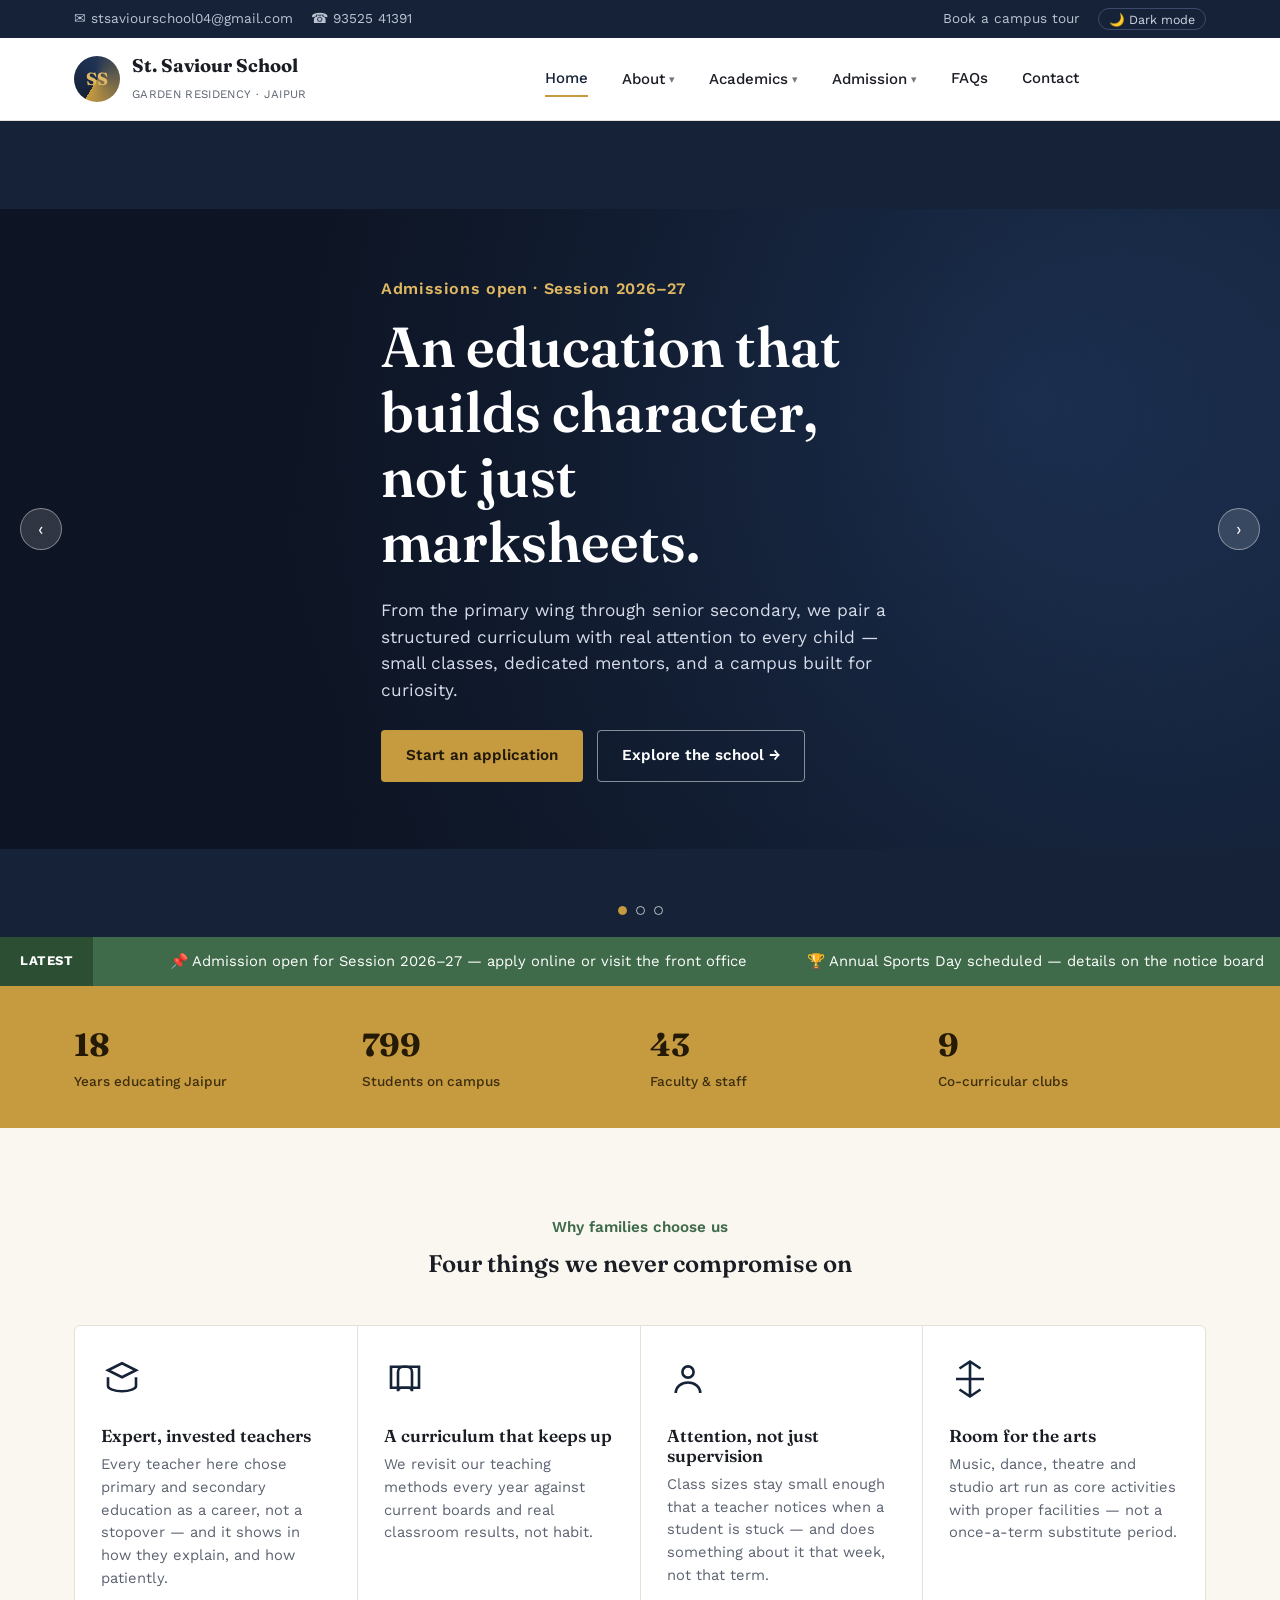
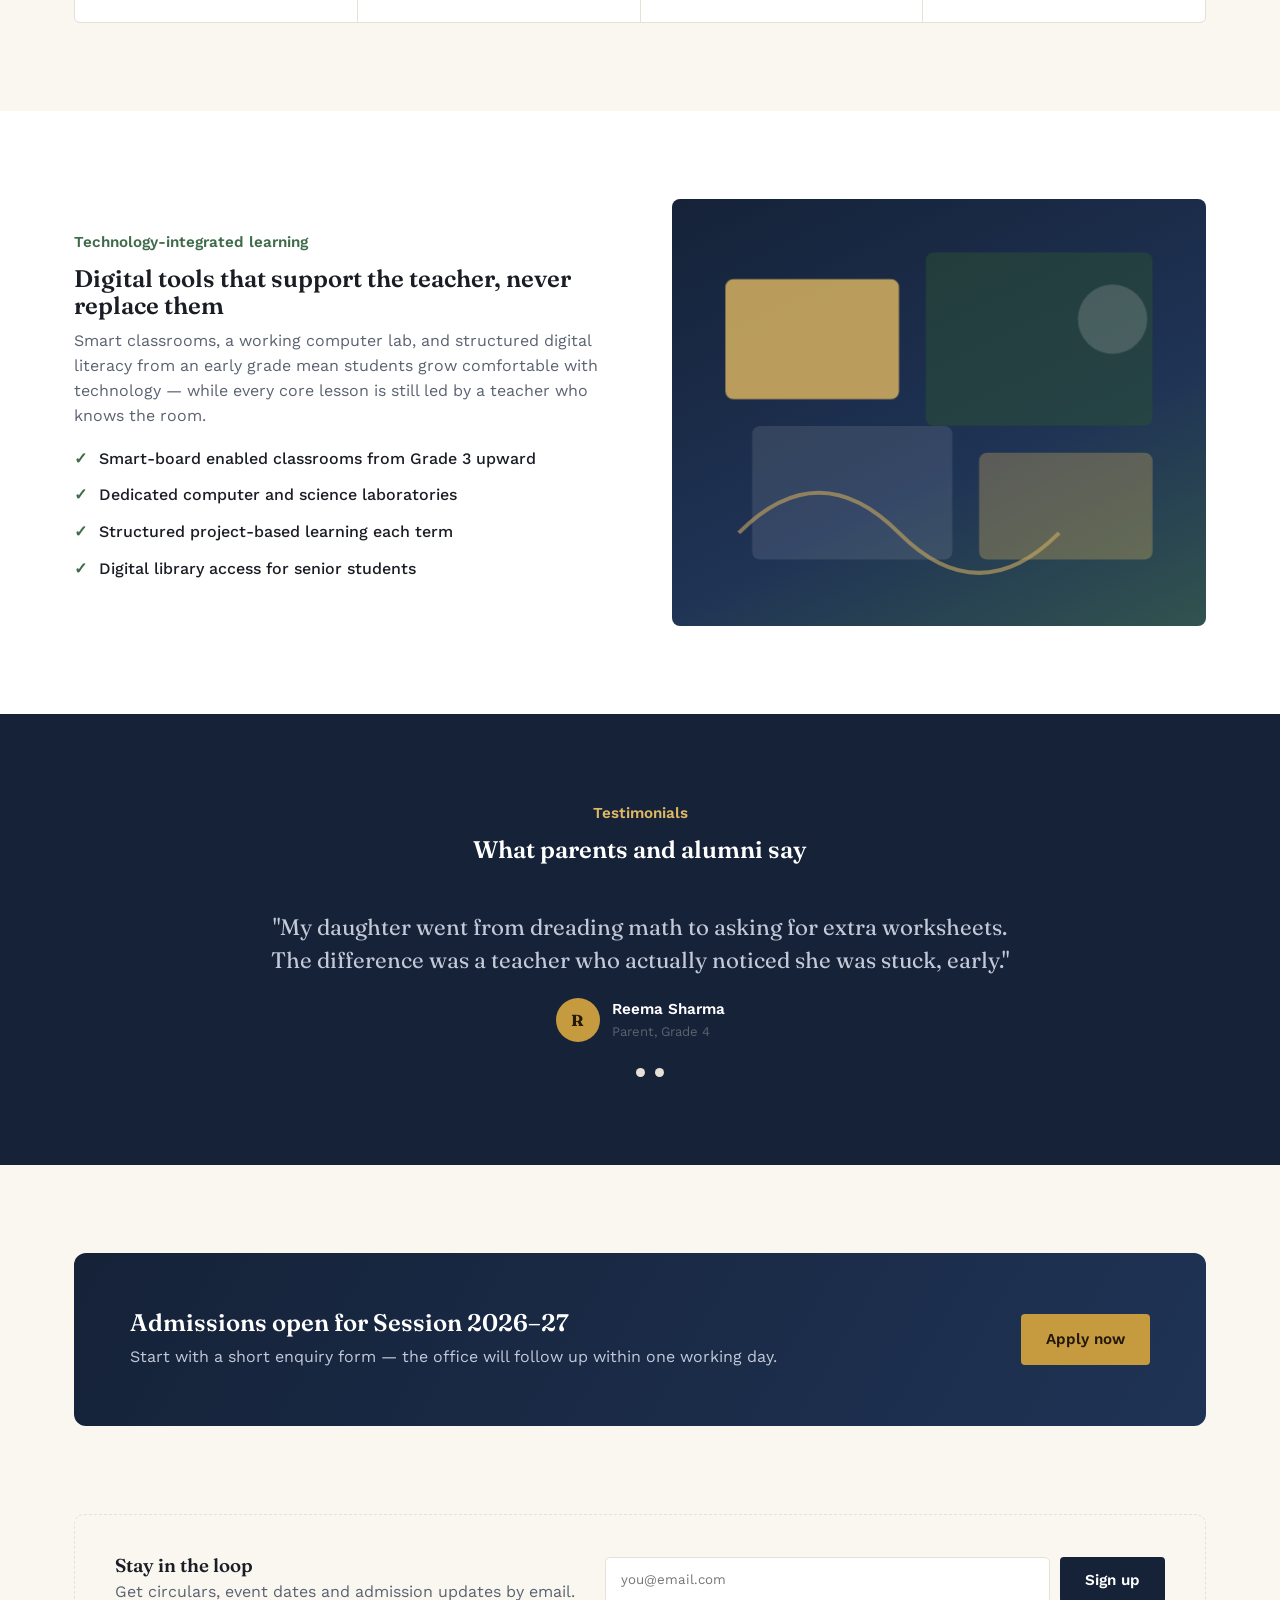
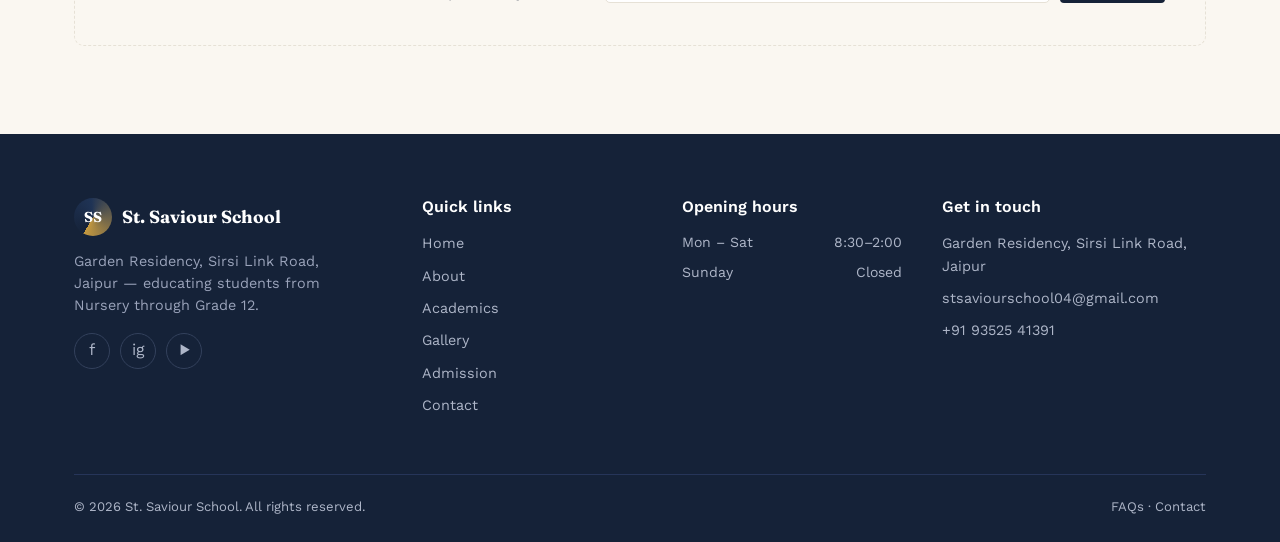
==== index.html @ aca204cc "Initial commit for Vercel deployment" ====
<!DOCTYPE html>
<html lang="en">
<head>
<meta charset="UTF-8">
<meta name="viewport" content="width=device-width, initial-scale=1, shrink-to-fit=no">
<title>St. Saviour School — Jaipur</title>
<meta name="description" content="St. Saviour School, Garden Residency, Jaipur — Nursery to Grade 12. Admissions open for Session 2026–27.">
<link rel="preconnect" href="https://fonts.googleapis.com">
<link rel="preconnect" href="https://fonts.gstatic.com" crossorigin>
<link href="https://fonts.googleapis.com/css2?family=Fraunces:opsz,wght@9..144,400;9..144,500;9..144,600;9..144,700&family=Work+Sans:wght@400;500;600;700&display=swap" rel="stylesheet">
<link rel="stylesheet" href="styles.css">
</head>
<body>

<div class="topbar">
  <div class="wrap">
    <div class="topbar-links">
      <a href="contact.html">✉ stsaviourschool04@gmail.com</a>
      <a href="tel:9352541391">☎ 93525 41391</a>
    </div>
    <div class="topbar-links">
      <a href="#" data-open-modal="tour">Book a campus tour</a>
      <button class="theme-toggle" id="themeToggle" type="button" aria-pressed="false">🌙 Dark mode</button>
    </div>
  </div>
</div>

<header class="site">
  <div class="wrap nav-row">
    <a href="index.html" class="brand">
      <span class="crest">SS</span>
      <span class="brand-text">
        <span class="name">St. Saviour School</span>
        <span class="tag">GARDEN RESIDENCY · JAIPUR</span>
      </span>
    </a>
    <nav class="primary" id="primaryNav">
      <a href="index.html" class="active">Home</a>
      <div class="nav-dropdown">
        <button class="dd-trigger">About <span class="dd-arrow">▾</span></button>
        <div class="dropdown-menu">
          <a href="about.html">Overview</a>
          <a href="facility.html">Facility</a>
          <a href="gallery.html">Gallery</a>
        </div>
      </div>
      <div class="nav-dropdown">
        <button class="dd-trigger">Academics <span class="dd-arrow">▾</span></button>
        <div class="dropdown-menu">
          <a href="academics.html">Overview</a>
          <a href="faculty.html">Faculty</a>
          <a href="beyond-academics.html">Beyond Academics</a>
        </div>
      </div>
      <div class="nav-dropdown">
        <button class="dd-trigger">Admission <span class="dd-arrow">▾</span></button>
        <div class="dropdown-menu">
          <a href="admission.html">Overview</a>
          <a href="results.html">Results</a>
        </div>
      </div>
      <a href="faq.html">FAQs</a>
      <a href="contact.html">Contact</a>
      <a href="admission.html" class="nav-cta">Apply Now</a>
    </nav>
    <button class="hamburger" id="hamburger" aria-label="Toggle menu" aria-expanded="false">
      <span></span><span></span><span></span>
    </button>
  </div>
</header>

<!-- HERO -->
<section class="hero" id="home">
  <div class="hero-slides" id="heroSlides">
    <div class="hero-slide s1 active">
      <div class="wrap">
        <span class="hero-eyebrow">Admissions open · Session 2026–27</span>
        <h1>An education that builds character, not just marksheets.</h1>
        <p>From the primary wing through senior secondary, we pair a structured curriculum with real attention to every child — small classes, dedicated mentors, and a campus built for curiosity.</p>
        <div class="hero-actions">
          <a href="admission.html" class="btn btn-gold">Start an application</a>
          <a href="about.html" class="btn btn-outline">Explore the school →</a>
        </div>
      </div>
    </div>
    <div class="hero-slide s2">
      <div class="wrap">
        <span class="hero-eyebrow">Performing arts &amp; sport</span>
        <h1>Beyond the classroom, every child finds a stage.</h1>
        <p>Music, art, theatre and a full sports calendar sit alongside academics — not after it — so talents outside the syllabus get room to grow.</p>
        <div class="hero-actions">
          <a href="gallery.html" class="btn btn-gold">See recent events</a>
          <a href="beyond-academics.html" class="btn btn-outline">Beyond Academics</a>
        </div>
      </div>
    </div>
    <div class="hero-slide s3">
      <div class="wrap">
        <span class="hero-eyebrow">Technology-integrated learning</span>
        <h1>Modern classrooms, timeless teaching.</h1>
        <p>Smart boards and digital labs support our teachers — they don't replace them. Every lesson is still built around a student a teacher knows by name.</p>
        <div class="hero-actions">
          <a href="contact.html" class="btn btn-gold">Plan a visit</a>
          <a href="faq.html" class="btn btn-outline">Common questions</a>
        </div>
      </div>
    </div>
  </div>
  <button class="hero-arrow prev" id="heroPrev" aria-label="Previous slide">‹</button>
  <button class="hero-arrow next" id="heroNext" aria-label="Next slide">›</button>
  <div class="hero-dots" id="heroDots"></div>
</section>

<!-- TICKER -->
<div class="ticker-bar">
  <span class="tag">LATEST</span>
  <div class="ticker-track" id="tickerTrack">
    <span>📌 Admission open for Session 2026–27 — apply online or visit the front office</span>
    <span>🏆 Annual Sports Day scheduled — details on the notice board</span>
    <span>🎨 Inter-house Art &amp; Craft Workshop this month</span>
    <span>🩺 Free student health check-up camp — permission slips due Friday</span>
    <span>📌 Admission open for Session 2026–27 — apply online or visit the front office</span>
    <span>🏆 Annual Sports Day scheduled — details on the notice board</span>
    <span>🎨 Inter-house Art &amp; Craft Workshop this month</span>
    <span>🩺 Free student health check-up camp — permission slips due Friday</span>
  </div>
</div>

<!-- STATS -->
<div class="stats">
  <div class="wrap">
    <div class="stat"><b data-count="28">0</b><span>Years educating Jaipur</span></div>
    <div class="stat"><b data-count="1200">0</b><span>Students on campus</span></div>
    <div class="stat"><b data-count="65">0</b><span>Faculty &amp; staff</span></div>
    <div class="stat"><b data-count="14">0</b><span>Co-curricular clubs</span></div>
  </div>
</div>

<!-- FEATURES -->
<section id="about">
  <div class="wrap">
    <div class="section-head center">
      <span class="eyebrow">Why families choose us</span>
      <h2>Four things we never compromise on</h2>
    </div>
    <div class="features-grid">
      <div class="feature-card">
        <svg class="feature-icon" viewBox="0 0 24 24" fill="none" stroke="currentColor" stroke-width="1.5"><path d="M12 3l8 4-8 4-8-4 8-4z"/><path d="M4 11v5c0 1.5 3.5 3 8 3s8-1.5 8-3v-5"/></svg>
        <h3>Expert, invested teachers</h3>
        <p>Every teacher here chose primary and secondary education as a career, not a stopover — and it shows in how they explain, and how patiently.</p>
      </div>
      <div class="feature-card">
        <svg class="feature-icon" viewBox="0 0 24 24" fill="none" stroke="currentColor" stroke-width="1.5"><path d="M4 5h9a3 3 0 013 3v11a2 2 0 00-2-2H4z"/><path d="M20 5h-9a3 3 0 00-3 3v11a2 2 0 012-2h10z"/></svg>
        <h3>A curriculum that keeps up</h3>
        <p>We revisit our teaching methods every year against current boards and real classroom results, not habit.</p>
      </div>
      <div class="feature-card">
        <svg class="feature-icon" viewBox="0 0 24 24" fill="none" stroke="currentColor" stroke-width="1.5"><circle cx="12" cy="8" r="3.2"/><path d="M5 20c0-3.5 3.1-6 7-6s7 2.5 7 6"/></svg>
        <h3>Attention, not just supervision</h3>
        <p>Class sizes stay small enough that a teacher notices when a student is stuck — and does something about it that week, not that term.</p>
      </div>
      <div class="feature-card">
        <svg class="feature-icon" viewBox="0 0 24 24" fill="none" stroke="currentColor" stroke-width="1.5"><path d="M12 2v20M6 6l6-4 6 4M4 12h16M6 18l6 4 6-4"/></svg>
        <h3>Room for the arts</h3>
        <p>Music, dance, theatre and studio art run as core activities with proper facilities — not a once-a-term substitute period.</p>
      </div>
    </div>
  </div>
</section>

<!-- TECHNOLOGY SPLIT -->
<section style="background:var(--paper);">
  <div class="wrap split">
    <div>
      <span class="eyebrow">Technology-integrated learning</span>
      <h2>Digital tools that support the teacher, never replace them</h2>
      <p>Smart classrooms, a working computer lab, and structured digital literacy from an early grade mean students grow comfortable with technology — while every core lesson is still led by a teacher who knows the room.</p>
      <ul class="check-list">
        <li>Smart-board enabled classrooms from Grade 3 upward</li>
        <li>Dedicated computer and science laboratories</li>
        <li>Structured project-based learning each term</li>
        <li>Digital library access for senior students</li>
      </ul>
    </div>
    <div class="illus" aria-hidden="true">
      <svg viewBox="0 0 400 320" preserveAspectRatio="xMidYMid slice">
        <rect width="400" height="320" fill="none"/>
        <g opacity="0.9">
          <rect x="40" y="60" width="130" height="90" rx="6" fill="#e0b862" opacity="0.9"/>
          <rect x="190" y="40" width="170" height="130" rx="6" fill="#2f5233" opacity="0.55"/>
          <rect x="60" y="170" width="150" height="100" rx="6" fill="#ffffff" opacity="0.12"/>
          <rect x="230" y="190" width="130" height="80" rx="6" fill="#e0b862" opacity="0.35"/>
          <circle cx="330" cy="90" r="26" fill="#ffffff" opacity="0.18"/>
          <path d="M50 250 q60 -60 120 0 t120 0" stroke="#e0b862" stroke-width="3" fill="none" opacity="0.6"/>
        </g>
      </svg>
    </div>
  </div>
</section>

<!-- TESTIMONIALS -->
<section class="dark">
  <div class="wrap">
    <div class="section-head center">
      <span class="eyebrow">Testimonials</span>
      <h2>What parents and alumni say</h2>
    </div>
    <div class="testi-wrap">
      <div class="testi-slide active">
        <p class="testi-quote">"My daughter went from dreading math to asking for extra worksheets. The difference was a teacher who actually noticed she was stuck, early."</p>
        <div class="testi-person"><div class="testi-avatar">R</div><div style="text-align:left;"><div class="testi-name">Reema Sharma</div><div class="testi-role">Parent, Grade 4</div></div></div>
      </div>
      <div class="testi-slide">
        <p class="testi-quote">"Small class sizes aren't a brochure line here — I could always get five real minutes with my son's teacher, not just a form letter."</p>
        <div class="testi-person"><div class="testi-avatar">A</div><div style="text-align:left;"><div class="testi-name">Anil Verma</div><div class="testi-role">Parent, Grade 9</div></div></div>
      </div>
      <div class="testi-slide">
        <p class="testi-quote">"I still think about the art studio here. It's rare for a school this academically focused to also take the arts seriously."</p>
        <div class="testi-person"><div class="testi-avatar">P</div><div style="text-align:left;"><div class="testi-name">Priya Nair</div><div class="testi-role">Alumna, Class of 2019</div></div></div>
      </div>
    </div>
    <div class="testi-nav" id="testiNav"></div>
  </div>
</section>

<!-- ADMISSION CTA -->
<section>
  <div class="wrap">
    <div class="cta-band">
      <div>
        <h2>Admissions open for Session 2026–27</h2>
        <p>Start with a short enquiry form — the office will follow up within one working day.</p>
      </div>
      <a href="admission.html" class="btn btn-gold">Apply now</a>
    </div>
  </div>
</section>

<!-- NEWSLETTER -->
<section style="padding-top:0;">
  <div class="wrap">
    <div class="newsletter">
      <div>
        <h3 style="margin-bottom:4px;">Stay in the loop</h3>
        <p style="margin:0;">Get circulars, event dates and admission updates by email.</p>
      </div>
      <form id="newsletterForm" novalidate>
        <input type="email" id="newsletterEmail" placeholder="you@email.com" aria-label="Email address" required>
        <button class="btn btn-navy" type="submit">Sign up</button>
      </form>
    </div>
    <p id="newsletterMsg" class="form-msg" style="max-width:760px;margin-top:14px;"></p>
  </div>
</section>

<footer>
  <div class="wrap">
    <div class="footer-grid">
      <div>
        <div class="foot-brand"><span class="crest" style="width:38px;height:38px;font-size:.9rem;">SS</span><span>St. Saviour School</span></div>
        <p style="color:#9aa3ba;font-size:.9rem;max-width:32ch;">Garden Residency, Sirsi Link Road, Jaipur — educating students from Nursery through Grade 12.</p>
        <div class="social-row">
          <a href="#" aria-label="Facebook">f</a>
          <a href="#" aria-label="Instagram">ig</a>
          <a href="#" aria-label="YouTube">▶</a>
        </div>
      </div>
      <div>
        <h4>Quick links</h4>
        <ul>
          <li><a href="index.html">Home</a></li>
          <li><a href="about.html">About</a></li>
          <li><a href="academics.html">Academics</a></li>
          <li><a href="gallery.html">Gallery</a></li>
          <li><a href="admission.html">Admission</a></li>
          <li><a href="contact.html">Contact</a></li>
        </ul>
      </div>
      <div>
        <h4>Opening hours</h4>
        <div class="hours-row"><span>Mon – Sat</span><span>8:30–2:00</span></div>
        <div class="hours-row"><span>Sunday</span><span>Closed</span></div>
      </div>
      <div>
        <h4>Get in touch</h4>
        <ul>
          <li>Garden Residency, Sirsi Link Road, Jaipur</li>
          <li><a href="mailto:stsaviourschool04@gmail.com">stsaviourschool04@gmail.com</a></li>
          <li><a href="tel:9352541391">+91 93525 41391</a></li>
        </ul>
      </div>
    </div>
    <div class="bottom-bar">
      <span>© 2026 St. Saviour School. All rights reserved.</span>
      <span><a href="faq.html">FAQs</a> · <a href="contact.html">Contact</a></span>
    </div>
  </div>
</footer>

<button class="back-top" id="backTop" aria-label="Back to top">↑</button>

<!-- Admission modal -->
<div class="modal-overlay" id="modal-admission">
  <div class="modal">
    <button class="modal-close" data-close-modal>×</button>
    <h3>Admission enquiry</h3>
    <p style="margin-bottom:20px;">Tell us a little about your child — we'll follow up within one working day.</p>
    <p class="form-msg" id="admissionMsg"></p>
    <form id="admissionForm" novalidate>
      <div class="field" data-field="pName"><label for="aName">Parent / guardian name</label><input type="text" id="aName" required><small class="err">Please enter your name.</small></div>
      <div class="field" data-field="pPhone"><label for="aPhone">Phone number</label><input type="tel" id="aPhone" required><small class="err">Please enter a 10-digit phone number.</small></div>
      <div class="field" data-field="grade"><label for="aGrade">Grade applying for</label>
        <select id="aGrade" required>
          <option value="">Select a grade</option>
          <option>Nursery</option><option>KG</option>
          <option>Grade 1–5</option><option>Grade 6–8</option><option>Grade 9–10</option><option>Grade 11–12</option>
        </select>
        <small class="err">Please select a grade.</small>
      </div>
      <button class="btn btn-navy" type="submit" style="width:100%;justify-content:center;">Submit enquiry</button>
    </form>
  </div>
</div>

<!-- Tour modal -->
<div class="modal-overlay" id="modal-tour">
  <div class="modal">
    <button class="modal-close" data-close-modal>×</button>
    <h3>Book a campus tour</h3>
    <p style="margin-bottom:20px;">Pick a date and we'll confirm a time slot by phone.</p>
    <p class="form-msg" id="tourMsg"></p>
    <form id="tourForm" novalidate>
      <div class="field" data-field="tName"><label for="tName">Your name</label><input type="text" id="tName" required><small class="err">Please enter your name.</small></div>
      <div class="field" data-field="tPhone"><label for="tPhone">Phone number</label><input type="tel" id="tPhone" required><small class="err">Please enter a 10-digit phone number.</small></div>
      <div class="field" data-field="tDate"><label for="tDate">Preferred date</label><input type="date" id="tDate" required><small class="err">Please choose a date.</small></div>
      <button class="btn btn-navy" type="submit" style="width:100%;justify-content:center;">Request a slot</button>
    </form>
  </div>
</div>

<script src="main.js"></script>
</body>
</html>
---- styles.css ----
/* ========================================
   St. Saviour School — Shared Styles
   ======================================== */

:root{
  --navy:#152238;
  --navy-2:#1f3355;
  --gold:#c69a3f;
  --gold-2:#e0b862;
  --ivory:#faf7f1;
  --paper:#ffffff;
  --ink:#1a1d24;
  --ink-soft:#5b6270;
  --line:#e6e1d6;
  --green:#3f6b4a;
  --shadow:0 10px 30px rgba(21,34,56,.10);
  --radius:6px;
  --maxw:1180px;
  --font-display:'Fraunces', Georgia, serif;
  --font-body:'Work Sans', -apple-system, sans-serif;
  color-scheme: light;
}
:root:not([data-theme="light"]){
  @media (prefers-color-scheme: dark){
    --ivory:#12161d;--paper:#181d26;--ink:#eee9dd;--ink-soft:#a8aeb9;
    --line:#2b3140;--navy:#0d1626;--navy-2:#16233c;
    --shadow:0 10px 30px rgba(0,0,0,.45);
  }
}
:root[data-theme="dark"]{
  --ivory:#12161d;--paper:#181d26;--ink:#eee9dd;--ink-soft:#a8aeb9;
  --line:#2b3140;--navy:#0d1626;--navy-2:#16233c;
  --shadow:0 10px 30px rgba(0,0,0,.45);
}

/* ---------- Reset ---------- */
*{box-sizing:border-box;}
html{scroll-behavior:smooth;}
body{
  margin:0;background:var(--ivory);color:var(--ink);
  font-family:var(--font-body);line-height:1.55;
  -webkit-font-smoothing:antialiased;overflow-x:hidden;
}
img{max-width:100%;display:block;}
a{color:inherit;}
button{font-family:var(--font-body);cursor:pointer;}
:focus-visible{outline:3px solid var(--gold);outline-offset:2px;}
::selection{background:var(--gold);color:#20180a;}
@media(prefers-reduced-motion:reduce){
  *{animation-duration:.001ms!important;animation-iteration-count:1!important;transition-duration:.001ms!important;scroll-behavior:auto!important;}
}

/* ---------- Layout ---------- */
.wrap{max-width:var(--maxw);margin:0 auto;padding:0 24px;}
h1,h2,h3,h4{font-family:var(--font-display);margin:0 0 .4em;line-height:1.15;font-weight:600;}
p{margin:0 0 1em;color:var(--ink-soft);}
section{padding:88px 0;}
.eyebrow{font-family:var(--font-body);font-weight:600;color:var(--green);font-size:.95rem;margin-bottom:10px;display:block;}
.section-head{max-width:640px;margin-bottom:48px;}
.section-head.center{margin-left:auto;margin-right:auto;text-align:center;}
table{border-collapse:collapse;width:100%;overflow-x:auto;display:block;}

/* ---------- Buttons ---------- */
.btn{
  display:inline-flex;align-items:center;gap:8px;padding:13px 24px;border-radius:4px;text-decoration:none;
  font-weight:600;font-size:.95rem;border:1px solid transparent;transition:transform .15s, background .15s;
}
.btn:hover{transform:translateY(-1px);}
.btn-gold{background:var(--gold);color:#20180a;}
.btn-gold:hover{background:var(--gold-2);}
.btn-outline{border-color:rgba(255,255,255,.5);color:#fff;background:transparent;}
.btn-outline:hover{background:rgba(255,255,255,.12);}
.btn-navy{background:var(--navy);color:#fff;}
.btn-navy:hover{background:var(--navy-2);}

/* ---------- Top utility bar ---------- */
.topbar{background:var(--navy);color:#cfd6e4;font-size:.85rem;}
.topbar .wrap{display:flex;justify-content:space-between;align-items:center;height:38px;gap:16px;flex-wrap:wrap;}
.topbar-links{display:flex;gap:18px;}
.topbar-links a{text-decoration:none;opacity:.9;}
.topbar-links a:hover{opacity:1;color:var(--gold-2);}
.theme-toggle{background:none;border:1px solid #3a4a68;color:#cfd6e4;border-radius:20px;padding:2px 10px;font-size:.78rem;}

/* ---------- Header / Nav ---------- */
header.site{
  position:sticky;top:0;z-index:50;
  background:var(--paper);border-bottom:1px solid var(--line);
}
.nav-row{display:flex;align-items:center;justify-content:space-between;height:82px;gap:24px;}
.brand{display:flex;align-items:center;gap:12px;text-decoration:none;color:var(--ink);}
.crest{
  width:46px;height:46px;border-radius:50%;
  background:conic-gradient(from 210deg, var(--navy), var(--navy-2) 40%, var(--gold) 100%);
  display:flex;align-items:center;justify-content:center;
  color:var(--gold-2);font-family:var(--font-display);font-weight:700;font-size:1.1rem;flex:none;
}
.brand-text .name{font-family:var(--font-display);font-weight:700;font-size:1.15rem;display:block;}
.brand-text .tag{font-size:.72rem;letter-spacing:.03em;color:var(--ink-soft);}

nav.primary{display:flex;align-items:center;gap:6px;}
nav.primary>a, .nav-dropdown>.dd-trigger{
  text-decoration:none;padding:10px 14px;border-radius:4px;font-weight:500;font-size:.94rem;color:var(--ink);
  position:relative;display:inline-flex;align-items:center;gap:4px;background:none;border:none;cursor:pointer;
  font-family:var(--font-body);
}
nav.primary>a.active, nav.primary>a:hover,
.nav-dropdown>.dd-trigger.active, .nav-dropdown>.dd-trigger:hover{color:var(--navy);}
nav.primary>a.active::after, .nav-dropdown>.dd-trigger.active::after{
  content:"";position:absolute;left:14px;right:14px;bottom:4px;height:2px;background:var(--gold);
}
.nav-cta{
  background:var(--navy);color:#fff!important;padding:11px 20px;border-radius:4px;text-decoration:none;
  font-weight:600;font-size:.9rem;white-space:nowrap;border:1px solid var(--navy);transition:background .15s;
}
.nav-cta:hover{background:var(--navy-2);}

/* Dropdown nav */
.nav-dropdown{position:relative;}
.dd-arrow{font-size:.7em;opacity:.6;transition:transform .2s;}
.nav-dropdown:hover .dd-arrow{transform:rotate(180deg);}
.dropdown-menu{
  position:absolute;top:100%;left:0;min-width:200px;
  background:var(--paper);border:1px solid var(--line);border-radius:6px;
  box-shadow:var(--shadow);opacity:0;visibility:hidden;
  transform:translateY(6px);transition:opacity .15s,transform .15s,visibility .15s;
  z-index:60;padding:6px 0;
}
.nav-dropdown:hover>.dropdown-menu{opacity:1;visibility:visible;transform:translateY(0);}
.dropdown-menu a{
  display:block;padding:10px 18px;text-decoration:none;font-size:.9rem;
  color:var(--ink);font-weight:500;transition:background .1s;
}
.dropdown-menu a:hover{background:var(--ivory);color:var(--navy);}
.dropdown-menu a.active{color:var(--gold);font-weight:600;}

/* Hamburger */
.hamburger{display:none;background:none;border:none;padding:8px;}
.hamburger span{display:block;width:24px;height:2px;background:var(--ink);margin:5px 0;transition:.25s;}
@media(max-width:960px){
  nav.primary{
    position:fixed;inset:82px 0 0 0;background:var(--paper);flex-direction:column;align-items:stretch;
    padding:12px 24px 24px;transform:translateX(100%);transition:transform .25s ease;overflow-y:auto;z-index:55;
  }
  nav.primary.open{transform:translateX(0);}
  nav.primary>a, .nav-dropdown>.dd-trigger{padding:14px 4px;border-bottom:1px solid var(--line);border-radius:0;width:100%;text-align:left;}
  .nav-cta{margin-top:14px;text-align:center;}
  .hamburger{display:block;}
  .dropdown-menu{
    position:static;opacity:1;visibility:visible;transform:none;
    box-shadow:none;border:none;border-radius:0;padding:0 0 0 18px;
    max-height:0;overflow:hidden;transition:max-height .25s ease;
  }
  .nav-dropdown.open>.dropdown-menu{max-height:400px;}
  .dropdown-menu a{border-bottom:1px solid var(--line);padding:12px 4px;}
}

/* ---------- Page hero (inner pages) ---------- */
.page-hero{
  background:linear-gradient(135deg, var(--navy) 0%, var(--navy-2) 60%, #1a3a28 100%);
  color:#fff;padding:72px 0 56px;position:relative;overflow:hidden;
}
.page-hero::after{
  content:"";position:absolute;inset:0;
  background:radial-gradient(circle at 80% 30%, rgba(198,154,63,.12) 0%, transparent 60%);
  pointer-events:none;
}
.page-hero .wrap{position:relative;z-index:2;}
.page-hero h1{color:#fff;font-size:clamp(1.8rem,3.5vw,2.8rem);margin-bottom:8px;}
.page-hero p{color:#c3c9d8;max-width:52ch;margin:0;}
.breadcrumb{font-size:.85rem;color:var(--gold-2);margin-bottom:12px;}
.breadcrumb a{color:var(--gold-2);text-decoration:none;}
.breadcrumb a:hover{text-decoration:underline;}

/* ---------- Hero slider ---------- */
.hero{position:relative;overflow:hidden;background:var(--navy);color:#fff;}
.hero-slides{position:relative;height:min(78vh,640px);min-height:440px;}
.hero-slide{
  position:absolute;inset:0;display:flex;align-items:center;opacity:0;transition:opacity .8s ease;
  background-size:cover;background-position:center;
}
.hero-slide.active{opacity:1;}
.hero-slide::before{content:"";position:absolute;inset:0;background:linear-gradient(100deg, rgba(13,20,35,.92) 10%, rgba(13,20,35,.55) 55%, rgba(13,20,35,.25));}
.hero-slide .wrap{position:relative;z-index:2;}
.hero-slide.s1{background-image:radial-gradient(circle at 80% 30%, #24406b, #101a2c 70%);}
.hero-slide.s2{background-image:radial-gradient(circle at 75% 70%, #3a5a3f, #101a2c 70%);}
.hero-slide.s3{background-image:radial-gradient(circle at 70% 40%, #5a4526, #101a2c 70%);}
.hero-eyebrow{color:var(--gold-2);font-weight:600;letter-spacing:.04em;margin-bottom:14px;display:inline-block;}
.hero h1{font-size:clamp(2.1rem,4.4vw,3.6rem);max-width:14ch;color:#fff;}
.hero p{max-width:46ch;color:#d7dcea;font-size:1.08rem;}
.hero-actions{display:flex;gap:14px;margin-top:26px;flex-wrap:wrap;}
.hero-dots{position:absolute;bottom:22px;left:0;right:0;display:flex;justify-content:center;gap:9px;z-index:3;}
.hero-dots button{width:9px;height:9px;border-radius:50%;border:1.5px solid rgba(255,255,255,.7);background:transparent;padding:0;}
.hero-dots button.active{background:var(--gold);border-color:var(--gold);}
.hero-arrow{
  position:absolute;top:50%;transform:translateY(-50%);z-index:3;background:rgba(255,255,255,.14);
  border:1px solid rgba(255,255,255,.4);color:#fff;width:42px;height:42px;border-radius:50%;font-size:1.1rem;
}
.hero-arrow:hover{background:rgba(255,255,255,.28);}
.hero-arrow.prev{left:20px;}.hero-arrow.next{right:20px;}
@media(max-width:640px){.hero-arrow{display:none;}}

/* ---------- Stat strip ---------- */
.stats{background:var(--gold);}
.stats .wrap{display:grid;grid-template-columns:repeat(4,1fr);gap:20px;padding:34px 24px;}
.stat b{display:block;font-family:var(--font-display);font-size:2rem;color:#241a05;}
.stat span{font-size:.85rem;color:#3d2e0f;font-weight:500;}
@media(max-width:760px){.stats .wrap{grid-template-columns:repeat(2,1fr);}}

/* ---------- Feature cards ---------- */
.features-grid{display:grid;grid-template-columns:repeat(4,1fr);gap:1px;background:var(--line);border:1px solid var(--line);border-radius:var(--radius);overflow:hidden;}
.feature-card{background:var(--paper);padding:32px 26px;}
.feature-icon{width:42px;height:42px;margin-bottom:18px;color:var(--navy);}
.feature-card h3{font-size:1.08rem;}
.feature-card p{font-size:.92rem;margin:0;}
@media(max-width:900px){.features-grid{grid-template-columns:1fr 1fr;}}
@media(max-width:560px){.features-grid{grid-template-columns:1fr;}}

/* ---------- Split layout ---------- */
.split{display:grid;grid-template-columns:1fr 1fr;gap:64px;align-items:center;}
@media(max-width:860px){.split{grid-template-columns:1fr;gap:36px;}}
.illus{
  aspect-ratio:4/3.2;border-radius:8px;
  background:linear-gradient(155deg,var(--navy) 0%, var(--navy-2) 60%, var(--green) 130%);
  position:relative;overflow:hidden;
}
.illus svg{position:absolute;inset:0;width:100%;height:100%;}
.check-list{list-style:none;padding:0;margin:18px 0 0;}
.check-list li{display:flex;gap:12px;margin-bottom:12px;color:var(--ink);font-weight:500;}
.check-list li::before{content:"✓";color:var(--green);font-weight:700;}

/* ---------- Academic wings tabs ---------- */
.tabs-bar{display:flex;gap:8px;margin-bottom:32px;flex-wrap:wrap;}
.tab-btn{
  background:var(--paper);border:1px solid var(--line);padding:12px 20px;border-radius:30px;font-weight:600;
  font-size:.9rem;color:var(--ink-soft);
}
.tab-btn.active{background:var(--navy);color:#fff;border-color:var(--navy);}
.tab-panel{display:none;}
.tab-panel.active{display:grid;grid-template-columns:1.1fr 1fr;gap:40px;align-items:center;}
@media(max-width:860px){.tab-panel.active{grid-template-columns:1fr;}}
.wing-art{aspect-ratio:16/10;border-radius:8px;overflow:hidden;}
.wing-meta{display:flex;gap:22px;margin:18px 0;color:var(--ink-soft);font-size:.9rem;flex-wrap:wrap;}
.wing-meta b{color:var(--ink);}

section.dark{background:var(--navy);color:#fff;}
section.dark .eyebrow{color:var(--gold-2);}
section.dark h2{color:#fff;}
section.dark p{color:#c3c9d8;}

/* ---------- Ticker ---------- */
.ticker-bar{background:var(--green);color:#fff;overflow:hidden;position:relative;}
.ticker-bar .tag{
  position:absolute;left:0;top:0;bottom:0;background:#2c4e33;padding:0 20px;display:flex;align-items:center;
  font-weight:700;font-size:.82rem;letter-spacing:.04em;z-index:2;
}
.ticker-track{display:flex;white-space:nowrap;animation:ticker 26s linear infinite;padding:13px 0 13px 170px;}
.ticker-track span{margin-right:60px;font-size:.92rem;}
@keyframes ticker{from{transform:translateX(0);}to{transform:translateX(-50%);}}
.ticker-bar:hover .ticker-track{animation-play-state:paused;}

/* ---------- Testimonials ---------- */
.testi-wrap{max-width:760px;margin:0 auto;text-align:center;position:relative;}
.testi-slide{display:none;}
.testi-slide.active{display:block;animation:fadeIn .4s ease;}
@keyframes fadeIn{from{opacity:0;}to{opacity:1;}}
.testi-quote{font-family:var(--font-display);font-size:1.4rem;line-height:1.45;color:var(--ink);margin-bottom:22px;}
.testi-person{display:flex;align-items:center;justify-content:center;gap:12px;}
.testi-avatar{width:44px;height:44px;border-radius:50%;background:var(--gold);color:#241a05;display:flex;align-items:center;justify-content:center;font-weight:700;font-family:var(--font-display);}
.testi-name{font-weight:600;font-size:.95rem;}
.testi-role{font-size:.82rem;color:var(--ink-soft);}
.testi-nav{display:flex;justify-content:center;gap:10px;margin-top:26px;}
.testi-nav button{width:9px;height:9px;border-radius:50%;border:none;background:var(--line);padding:0;}
.testi-nav button.active{background:var(--navy);}

/* ---------- Events / Gallery ---------- */
.events-grid{display:grid;grid-template-columns:repeat(4,1fr);gap:22px;}
@media(max-width:960px){.events-grid{grid-template-columns:1fr 1fr;}}
@media(max-width:560px){.events-grid{grid-template-columns:1fr;}}
.event-card{background:var(--paper);border:1px solid var(--line);border-radius:8px;overflow:hidden;cursor:pointer;transition:box-shadow .15s;}
.event-card:hover{box-shadow:var(--shadow);}
.event-thumb{aspect-ratio:4/3;position:relative;}
.event-date{
  position:absolute;top:10px;left:10px;background:#fff;color:var(--navy);border-radius:4px;
  padding:5px 9px;text-align:center;font-size:.72rem;font-weight:700;line-height:1.1;box-shadow:0 2px 6px rgba(0,0,0,.18);
}
.event-body{padding:14px 16px 18px;}
.event-body h4{font-size:.98rem;margin-bottom:4px;}
.event-body span{font-size:.8rem;color:var(--ink-soft);}

/* Filter tabs for gallery */
.filter-bar{display:flex;gap:8px;margin-bottom:32px;flex-wrap:wrap;}
.filter-btn{
  background:var(--paper);border:1px solid var(--line);padding:10px 18px;border-radius:30px;
  font-weight:600;font-size:.85rem;color:var(--ink-soft);cursor:pointer;transition:all .15s;
}
.filter-btn.active{background:var(--navy);color:#fff;border-color:var(--navy);}

/* Lightbox */
.lightbox{position:fixed;inset:0;background:rgba(10,14,22,.9);display:none;align-items:center;justify-content:center;z-index:200;padding:24px;}
.lightbox.open{display:flex;}
.lightbox-inner{max-width:560px;width:100%;background:var(--paper);border-radius:10px;overflow:hidden;}
.lightbox-media{aspect-ratio:16/10;}
.lightbox-body{padding:22px 24px;}
.lightbox-close{position:absolute;top:22px;right:26px;background:none;border:none;color:#fff;font-size:1.8rem;line-height:1;}

/* ---------- FAQ accordion ---------- */
.faq-item{border-bottom:1px solid var(--line);}
.faq-q{
  width:100%;text-align:left;background:none;border:none;padding:20px 4px;display:flex;justify-content:space-between;
  align-items:center;font-weight:600;font-size:1rem;color:var(--ink);gap:16px;
}
.faq-q .plus{font-size:1.3rem;color:var(--gold);transition:transform .2s;flex:none;}
.faq-item.open .plus{transform:rotate(45deg);}
.faq-a{max-height:0;overflow:hidden;transition:max-height .25s ease;}
.faq-a p{padding:0 4px 20px;margin:0;}

/* ---------- CTA band ---------- */
.cta-band{background:linear-gradient(120deg,var(--navy),var(--navy-2));color:#fff;border-radius:12px;padding:56px;display:flex;justify-content:space-between;align-items:center;gap:30px;flex-wrap:wrap;}
.cta-band h2{color:#fff;margin-bottom:8px;}
.cta-band p{color:#c3c9d8;margin:0;}

/* ---------- Modals ---------- */
.modal-overlay{position:fixed;inset:0;background:rgba(10,14,22,.55);display:none;align-items:center;justify-content:center;z-index:250;padding:20px;}
.modal-overlay.open{display:flex;}
.modal{background:var(--paper);border-radius:10px;max-width:480px;width:100%;padding:32px;position:relative;max-height:92vh;overflow:auto;}
.modal-close{position:absolute;top:16px;right:16px;background:none;border:none;font-size:1.5rem;color:var(--ink-soft);}

/* ---------- Forms ---------- */
.field{margin-bottom:16px;}
.field label{display:block;font-size:.85rem;font-weight:600;margin-bottom:6px;}
.field input, .field select, .field textarea{
  width:100%;padding:11px 13px;border:1px solid var(--line);border-radius:5px;font-family:var(--font-body);
  font-size:.94rem;background:var(--paper);color:var(--ink);
}
.field input:focus, .field select:focus, .field textarea:focus{border-color:var(--navy);}
.field small.err{color:#b3432b;display:none;font-size:.78rem;margin-top:4px;}
.field.invalid input, .field.invalid select, .field.invalid textarea{border-color:#b3432b;}
.field.invalid small.err{display:block;}
.form-msg{padding:12px 14px;border-radius:5px;font-size:.88rem;margin-bottom:16px;display:none;}
.form-msg.show{display:block;}
.form-msg.ok{background:#e7f0e8;color:#2c4e33;}
.form-msg.bad{background:#f7e6e2;color:#8a3a26;}

/* ---------- Contact ---------- */
.contact-grid{display:grid;grid-template-columns:1fr 1fr;gap:56px;}
@media(max-width:860px){.contact-grid{grid-template-columns:1fr;}}
.info-row{display:flex;gap:14px;margin-bottom:20px;}
.info-icon{width:38px;height:38px;border-radius:50%;background:var(--ivory);border:1px solid var(--line);display:flex;align-items:center;justify-content:center;flex:none;color:var(--navy);}
.map-embed{border-radius:8px;overflow:hidden;aspect-ratio:16/11;border:1px solid var(--line);}

/* ---------- Newsletter ---------- */
.newsletter{background:var(--ivory);border:1px dashed var(--line);border-radius:10px;padding:40px;display:flex;justify-content:space-between;align-items:center;gap:30px;flex-wrap:wrap;}
.newsletter form{display:flex;gap:10px;flex-wrap:wrap;flex:1;min-width:260px;}
.newsletter input{flex:1;min-width:200px;padding:13px 15px;border:1px solid var(--line);border-radius:5px;font-family:var(--font-body);}

/* ---------- Footer ---------- */
footer{background:var(--navy);color:#aeb6c8;padding:64px 0 24px;}
.footer-grid{display:grid;grid-template-columns:1.4fr 1fr 1fr 1.2fr;gap:40px;margin-bottom:48px;}
@media(max-width:860px){.footer-grid{grid-template-columns:1fr 1fr;}}
@media(max-width:560px){.footer-grid{grid-template-columns:1fr;}}
footer h4{color:#fff;font-size:1rem;font-family:var(--font-body);font-weight:600;margin-bottom:16px;}
footer ul{list-style:none;padding:0;margin:0;}
footer li{margin-bottom:10px;font-size:.9rem;}
footer a{text-decoration:none;color:#aeb6c8;}
footer a:hover{color:var(--gold-2);}
.foot-brand{display:flex;align-items:center;gap:10px;margin-bottom:14px;}
.foot-brand span{font-family:var(--font-display);font-weight:700;color:#fff;font-size:1.1rem;}
.social-row{display:flex;gap:10px;margin-top:16px;}
.social-row a{width:36px;height:36px;border-radius:50%;border:1px solid #33415c;display:flex;align-items:center;justify-content:center;}
.social-row a:hover{background:#20304d;}
.hours-row{display:flex;justify-content:space-between;font-size:.88rem;margin-bottom:8px;}
.bottom-bar{border-top:1px solid #263559;padding-top:22px;display:flex;justify-content:space-between;flex-wrap:wrap;gap:10px;font-size:.82rem;}

/* ---------- Back to top ---------- */
.back-top{
  position:fixed;bottom:26px;right:26px;width:46px;height:46px;border-radius:50%;background:var(--navy);color:#fff;
  border:none;font-size:1.2rem;box-shadow:var(--shadow);opacity:0;pointer-events:none;transition:opacity .2s;z-index:60;
}
.back-top.show{opacity:1;pointer-events:auto;}

/* ========================================
   Inner page specific
   ======================================== */

/* ---------- Facility cards ---------- */
.facility-grid{display:grid;grid-template-columns:repeat(3,1fr);gap:24px;}
@media(max-width:900px){.facility-grid{grid-template-columns:1fr 1fr;}}
@media(max-width:560px){.facility-grid{grid-template-columns:1fr;}}
.facility-card{
  background:var(--paper);border:1px solid var(--line);border-radius:8px;padding:32px 26px;
  transition:box-shadow .15s,transform .15s;
}
.facility-card:hover{box-shadow:var(--shadow);transform:translateY(-2px);}
.facility-card .f-icon{
  width:52px;height:52px;border-radius:10px;margin-bottom:18px;
  display:flex;align-items:center;justify-content:center;font-size:1.6rem;
  background:linear-gradient(135deg,var(--navy),var(--navy-2));color:var(--gold-2);
}
.facility-card h3{font-size:1.05rem;margin-bottom:8px;}
.facility-card p{font-size:.9rem;margin:0;color:var(--ink-soft);}

/* ---------- Faculty grid ---------- */
.faculty-grid{display:grid;grid-template-columns:repeat(4,1fr);gap:20px;}
@media(max-width:960px){.faculty-grid{grid-template-columns:repeat(3,1fr);}}
@media(max-width:760px){.faculty-grid{grid-template-columns:repeat(2,1fr);}}
@media(max-width:480px){.faculty-grid{grid-template-columns:1fr;}}
.faculty-card{
  background:var(--paper);border:1px solid var(--line);border-radius:8px;
  padding:24px 20px;text-align:center;transition:box-shadow .15s;
}
.faculty-card:hover{box-shadow:var(--shadow);}
.faculty-avatar{
  width:64px;height:64px;border-radius:50%;margin:0 auto 14px;
  background:linear-gradient(135deg,var(--navy),var(--green));
  display:flex;align-items:center;justify-content:center;
  color:#fff;font-family:var(--font-display);font-weight:700;font-size:1.2rem;
}
.faculty-card h4{font-size:.95rem;margin-bottom:2px;}
.faculty-card .f-designation{font-size:.82rem;color:var(--gold);font-weight:600;margin-bottom:4px;}
.faculty-card .f-subject{font-size:.82rem;color:var(--ink-soft);}

/* ---------- Timeline ---------- */
.timeline{position:relative;padding:20px 0;}
.timeline::before{
  content:"";position:absolute;left:50%;top:0;bottom:0;width:2px;
  background:var(--line);transform:translateX(-50%);
}
@media(max-width:700px){.timeline::before{left:20px;}}
.timeline-item{
  display:flex;gap:40px;margin-bottom:48px;position:relative;
  align-items:flex-start;
}
.timeline-item:nth-child(odd){flex-direction:row-reverse;text-align:right;}
@media(max-width:700px){
  .timeline-item,.timeline-item:nth-child(odd){flex-direction:row;text-align:left;padding-left:50px;}
}
.timeline-dot{
  width:16px;height:16px;border-radius:50%;background:var(--gold);border:3px solid var(--paper);
  position:absolute;left:50%;transform:translateX(-50%);z-index:2;
  box-shadow:0 0 0 3px var(--gold);flex:none;
}
@media(max-width:700px){.timeline-dot{left:20px;}}
.timeline-content{flex:1;max-width:calc(50% - 40px);background:var(--paper);border:1px solid var(--line);border-radius:8px;padding:24px;}
@media(max-width:700px){.timeline-content{max-width:100%;}}
.timeline-year{font-family:var(--font-display);font-weight:700;color:var(--gold);font-size:1.1rem;margin-bottom:6px;}
.timeline-content h4{font-size:1rem;}
.timeline-content p{font-size:.9rem;margin:0;}

/* ---------- Admission steps ---------- */
.steps-grid{display:grid;grid-template-columns:repeat(4,1fr);gap:24px;margin-bottom:48px;}
@media(max-width:900px){.steps-grid{grid-template-columns:1fr 1fr;}}
@media(max-width:560px){.steps-grid{grid-template-columns:1fr;}}
.step-card{text-align:center;padding:28px 20px;}
.step-num{
  width:48px;height:48px;border-radius:50%;background:var(--navy);color:var(--gold-2);
  display:flex;align-items:center;justify-content:center;margin:0 auto 16px;
  font-family:var(--font-display);font-weight:700;font-size:1.2rem;
}
.step-card h4{font-size:1rem;margin-bottom:6px;}
.step-card p{font-size:.88rem;margin:0;color:var(--ink-soft);}

/* ---------- Fee table ---------- */
.fee-table{display:table;width:100%;border:1px solid var(--line);border-radius:8px;overflow:hidden;}
.fee-table th,.fee-table td{padding:14px 18px;text-align:left;border-bottom:1px solid var(--line);font-size:.92rem;}
.fee-table th{background:var(--navy);color:#fff;font-weight:600;}
.fee-table tr:last-child td{border-bottom:none;}
.fee-table tr:nth-child(even) td{background:var(--ivory);}

/* ---------- Results ---------- */
.results-cards{display:grid;grid-template-columns:repeat(3,1fr);gap:24px;margin-bottom:48px;}
@media(max-width:760px){.results-cards{grid-template-columns:1fr;}}
.result-card{
  background:var(--paper);border:1px solid var(--line);border-radius:8px;padding:32px;text-align:center;
}
.result-card .big-num{
  font-family:var(--font-display);font-size:2.6rem;font-weight:700;color:var(--navy);line-height:1;margin-bottom:8px;
}
.result-card h4{font-size:1rem;margin-bottom:4px;}
.result-card p{font-size:.88rem;margin:0;color:var(--ink-soft);}

/* Toppers grid */
.toppers-grid{display:grid;grid-template-columns:repeat(4,1fr);gap:20px;}
@media(max-width:900px){.toppers-grid{grid-template-columns:repeat(2,1fr);}}
@media(max-width:560px){.toppers-grid{grid-template-columns:1fr;}}
.topper-card{
  background:var(--paper);border:1px solid var(--line);border-radius:8px;
  padding:24px;text-align:center;transition:box-shadow .15s;
}
.topper-card:hover{box-shadow:var(--shadow);}
.topper-card .t-avatar{
  width:60px;height:60px;border-radius:50%;margin:0 auto 12px;
  background:linear-gradient(135deg,var(--gold),var(--gold-2));
  display:flex;align-items:center;justify-content:center;
  color:#241a05;font-family:var(--font-display);font-weight:700;font-size:1.1rem;
}
.topper-card h4{font-size:.95rem;margin-bottom:2px;}
.topper-card .t-score{color:var(--green);font-weight:700;font-size:.9rem;}
.topper-card .t-stream{font-size:.8rem;color:var(--ink-soft);}

/* ---------- Beyond academics cards ---------- */
.activity-grid{display:grid;grid-template-columns:repeat(3,1fr);gap:24px;}
@media(max-width:900px){.activity-grid{grid-template-columns:1fr 1fr;}}
@media(max-width:560px){.activity-grid{grid-template-columns:1fr;}}
.activity-card{
  background:var(--paper);border:1px solid var(--line);border-radius:8px;overflow:hidden;
  transition:box-shadow .15s,transform .15s;
}
.activity-card:hover{box-shadow:var(--shadow);transform:translateY(-2px);}
.activity-card .a-visual{
  aspect-ratio:16/9;position:relative;overflow:hidden;
}
.activity-card .a-body{padding:20px 22px;}
.activity-card h3{font-size:1.05rem;margin-bottom:6px;}
.activity-card p{font-size:.88rem;margin:0;color:var(--ink-soft);}

/* ---------- Docs required list ---------- */
.docs-list{list-style:none;padding:0;margin:0;}
.docs-list li{
  display:flex;gap:12px;align-items:flex-start;padding:14px 0;
  border-bottom:1px solid var(--line);font-size:.94rem;
}
.docs-list li::before{content:"📄";flex:none;}
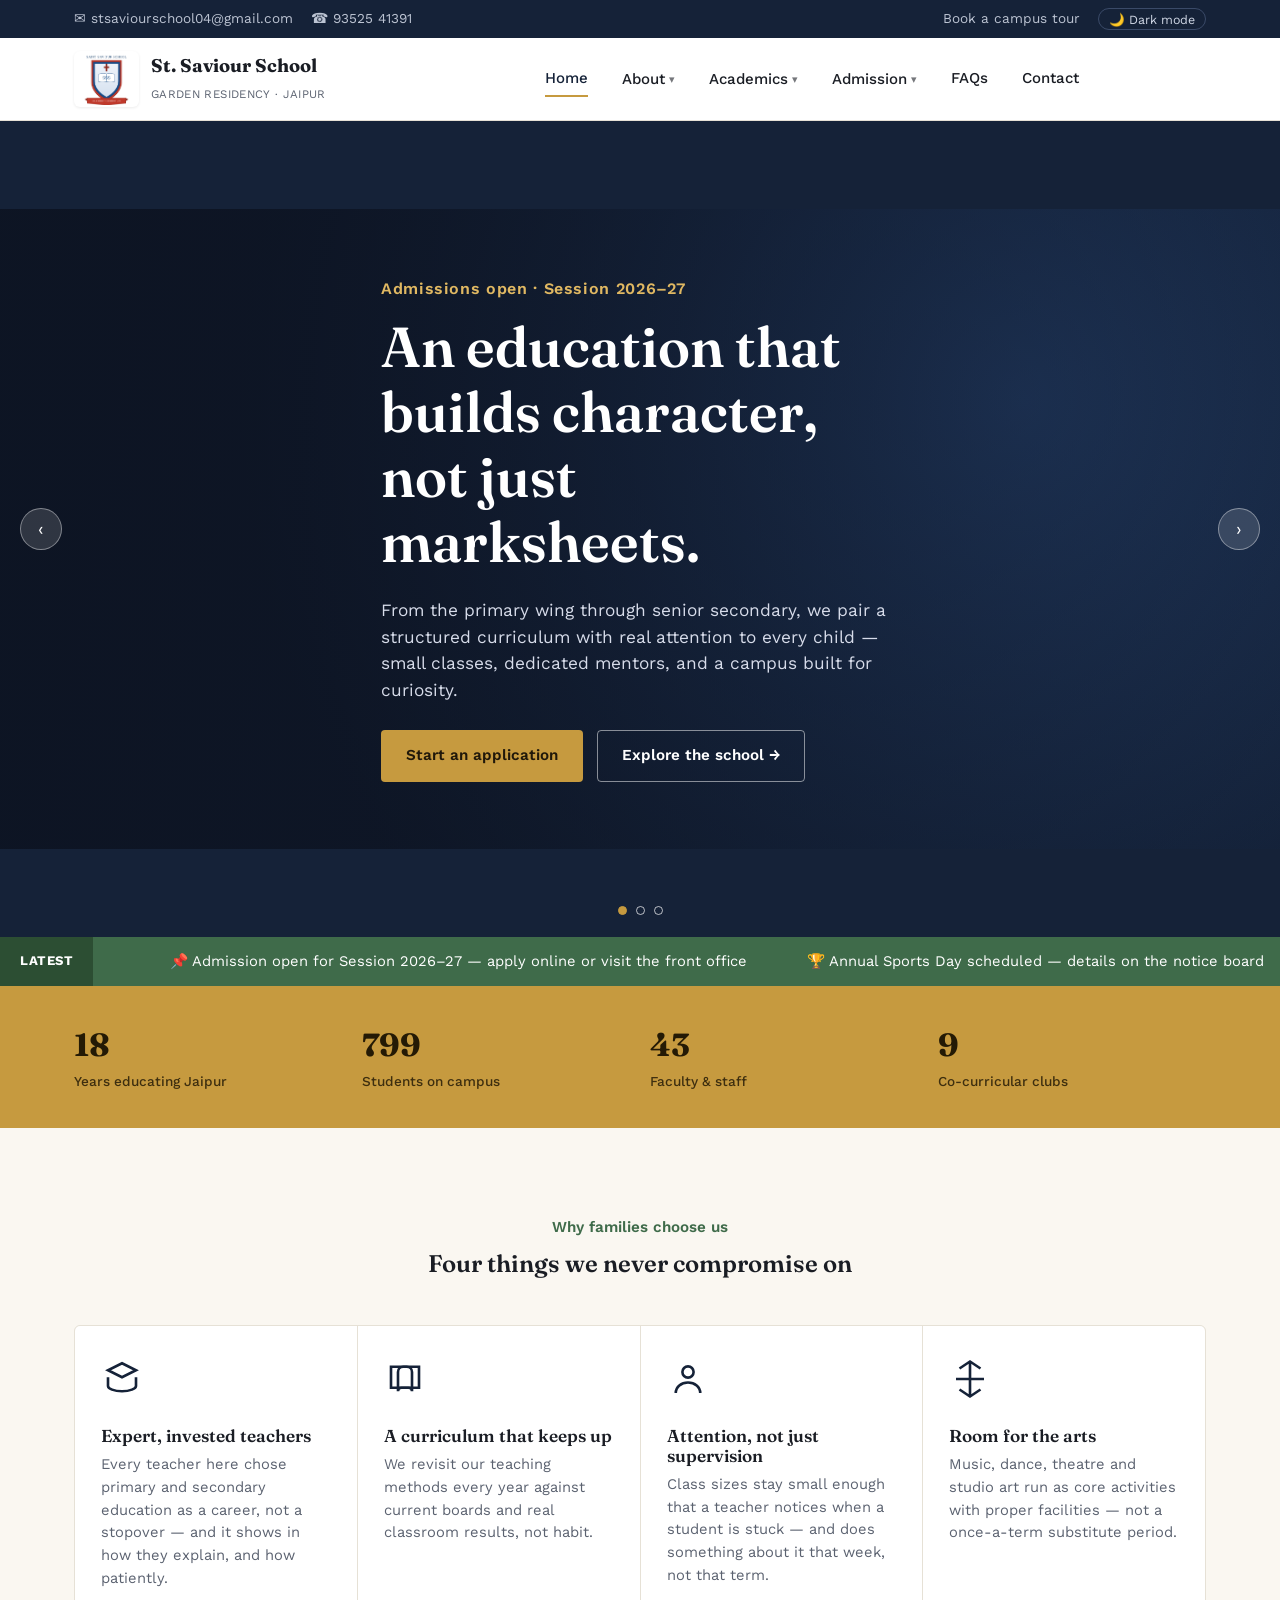
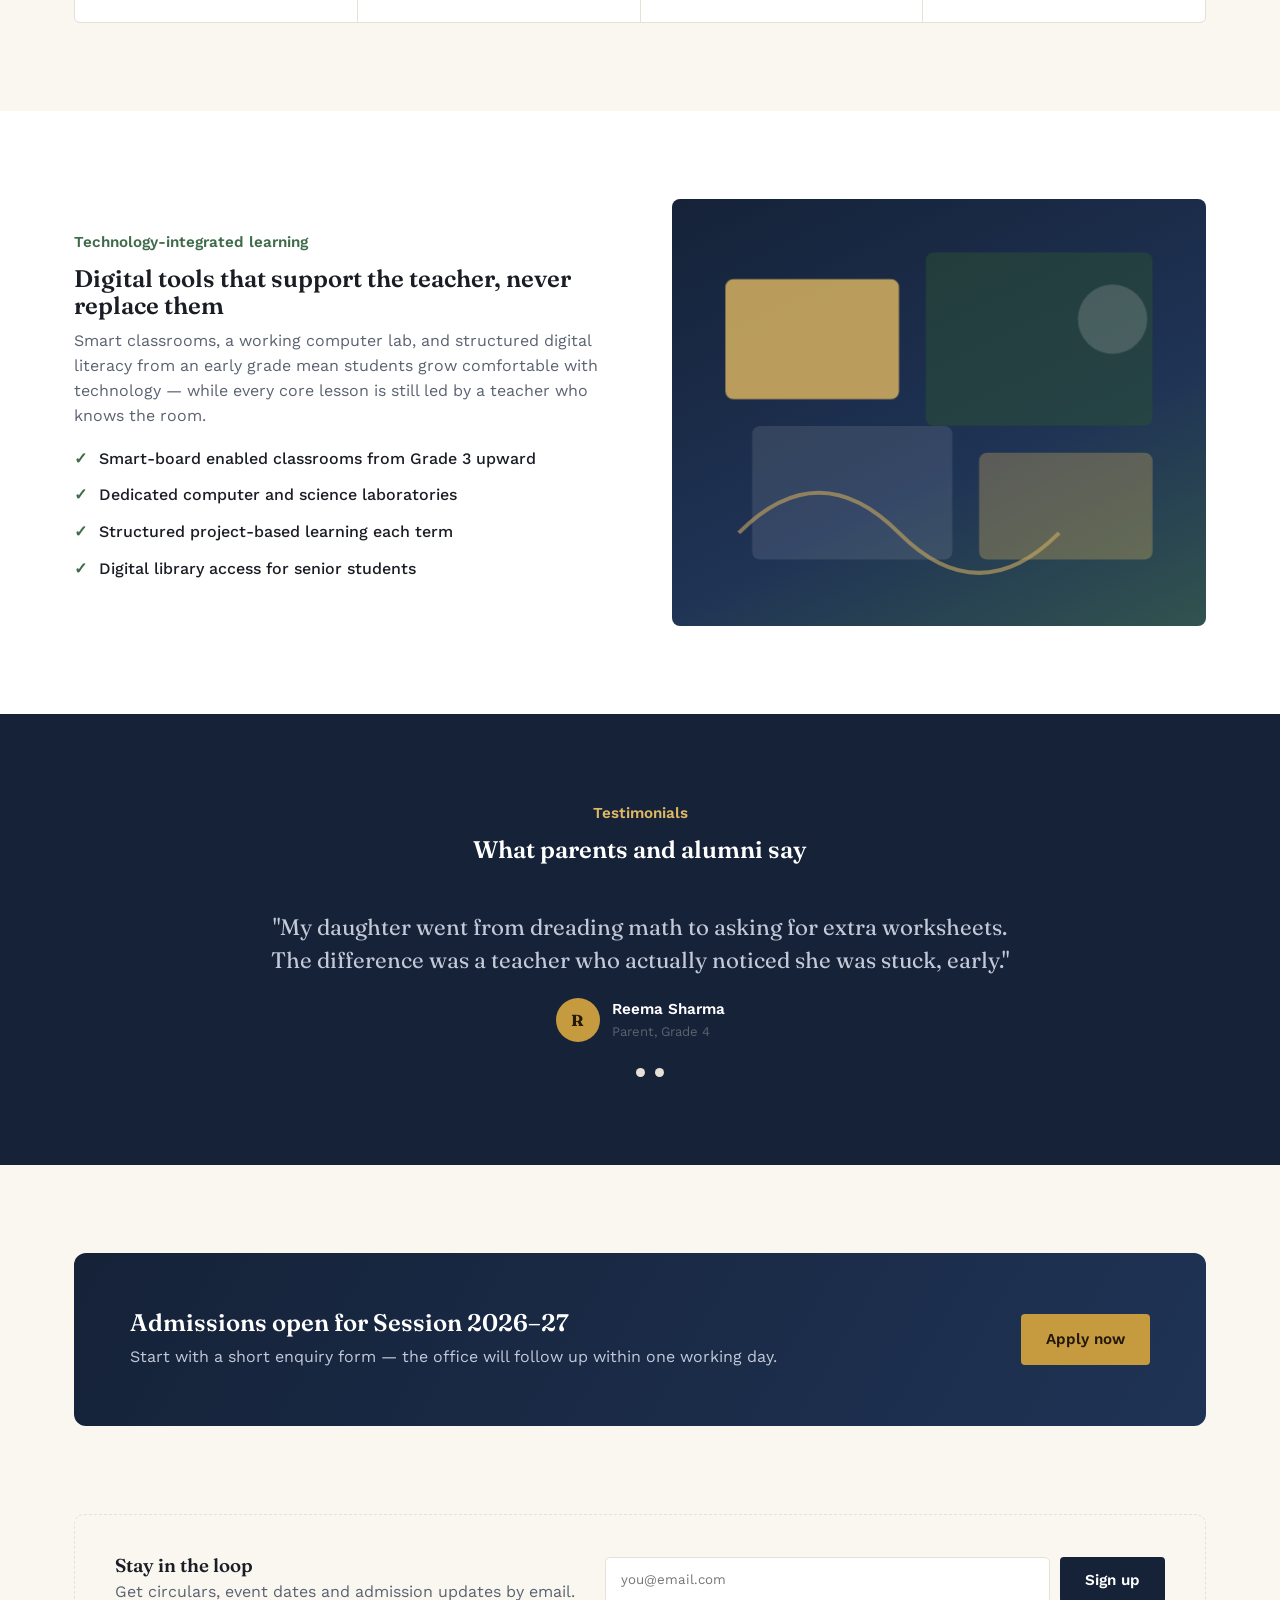
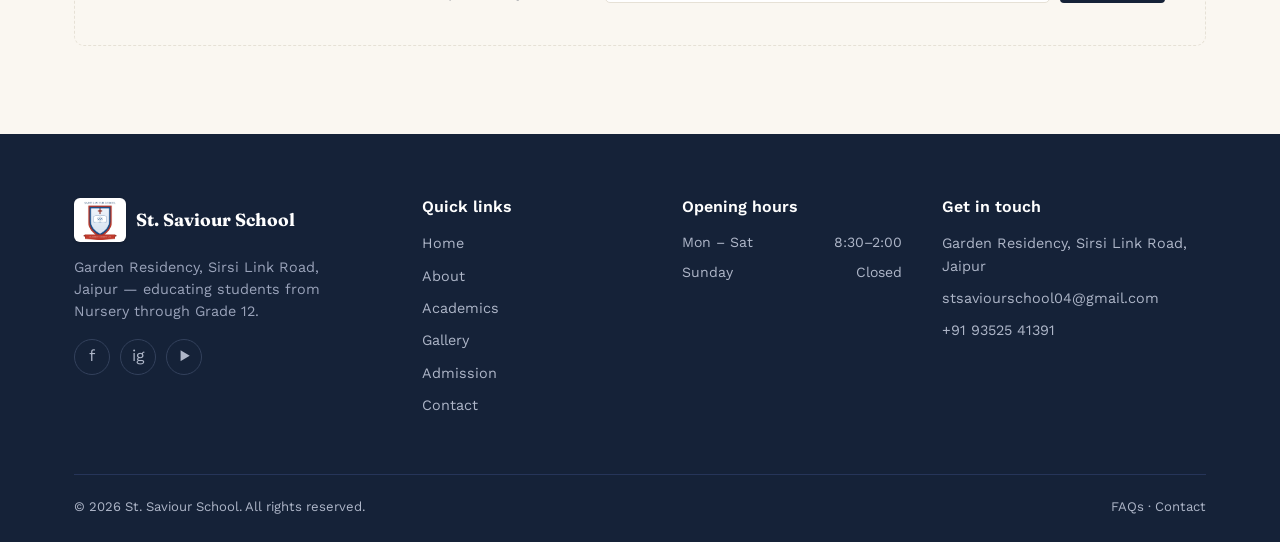
==== commit 477c270b: "Add official school logo to header, footer, and favicon across all pages" ====
--- a/index.html
+++ b/index.html
@@ -8,6 +8,7 @@
 <link rel="preconnect" href="https://fonts.googleapis.com">
 <link rel="preconnect" href="https://fonts.gstatic.com" crossorigin>
 <link href="https://fonts.googleapis.com/css2?family=Fraunces:opsz,wght@9..144,400;9..144,500;9..144,600;9..144,700&family=Work+Sans:wght@400;500;600;700&display=swap" rel="stylesheet">
+<link rel="icon" type="image/png" href="logo.png">
 <link rel="stylesheet" href="styles.css">
 </head>
 <body>
@@ -28,7 +29,7 @@
 <header class="site">
   <div class="wrap nav-row">
     <a href="index.html" class="brand">
-      <span class="crest">SS</span>
+      <img src="logo.png" alt="St. Saviour School Logo" class="school-logo">
       <span class="brand-text">
         <span class="name">St. Saviour School</span>
         <span class="tag">GARDEN RESIDENCY · JAIPUR</span>
@@ -257,7 +258,7 @@
   <div class="wrap">
     <div class="footer-grid">
       <div>
-        <div class="foot-brand"><span class="crest" style="width:38px;height:38px;font-size:.9rem;">SS</span><span>St. Saviour School</span></div>
+        <div class="foot-brand"><img src="logo.png" alt="St. Saviour School Logo" class="footer-logo"><span>St. Saviour School</span></div>
         <p style="color:#9aa3ba;font-size:.9rem;max-width:32ch;">Garden Residency, Sirsi Link Road, Jaipur — educating students from Nursery through Grade 12.</p>
         <div class="social-row">
           <a href="#" aria-label="Facebook">f</a>
--- a/styles.css
+++ b/styles.css
@@ -88,6 +88,16 @@
 }
 .nav-row{display:flex;align-items:center;justify-content:space-between;height:82px;gap:24px;}
 .brand{display:flex;align-items:center;gap:12px;text-decoration:none;color:var(--ink);}
+.school-logo{
+  height:56px;width:auto;object-fit:contain;flex:none;
+  background:#ffffff;padding:2px 4px;border-radius:6px;
+  box-shadow:0 1px 3px rgba(0,0,0,.08);
+}
+.footer-logo{
+  height:44px;width:auto;object-fit:contain;flex:none;
+  background:#ffffff;padding:2px 4px;border-radius:6px;
+  box-shadow:0 1px 3px rgba(0,0,0,.18);
+}
 .crest{
   width:46px;height:46px;border-radius:50%;
   background:conic-gradient(from 210deg, var(--navy), var(--navy-2) 40%, var(--gold) 100%);
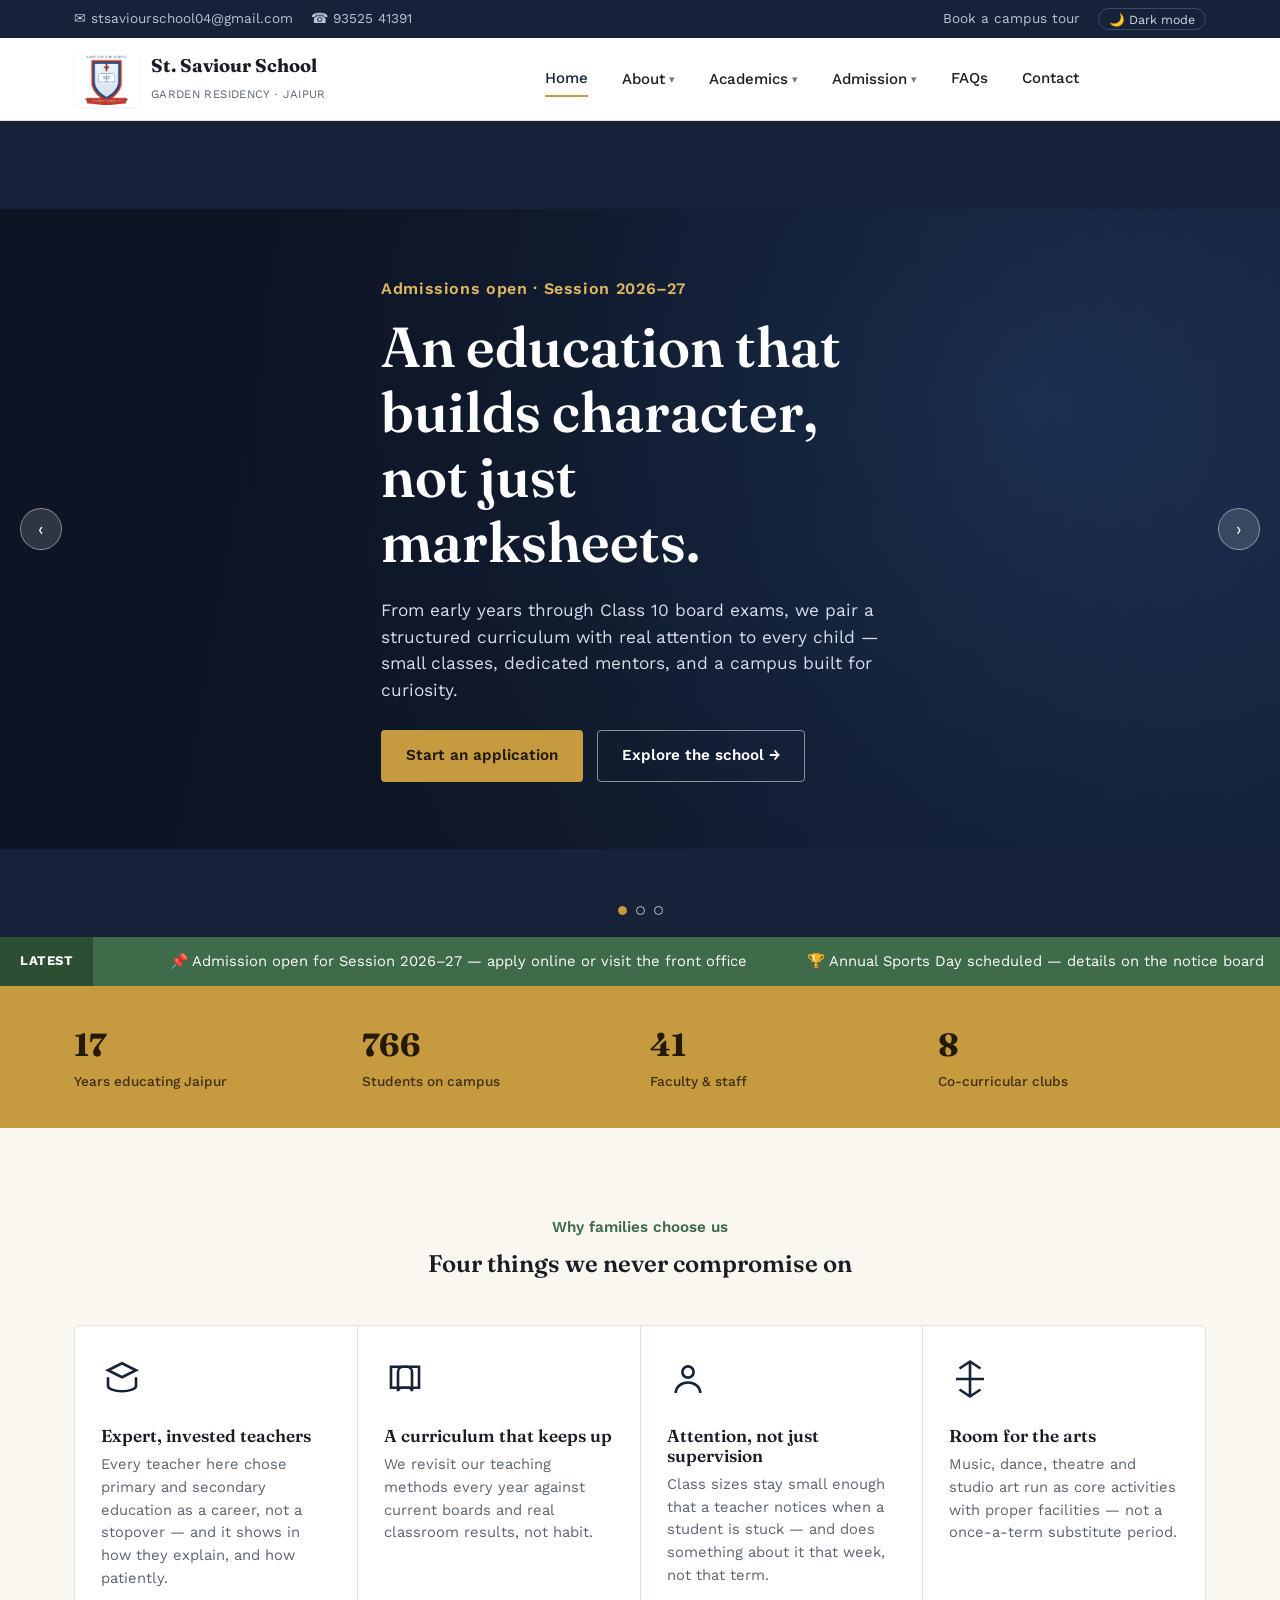
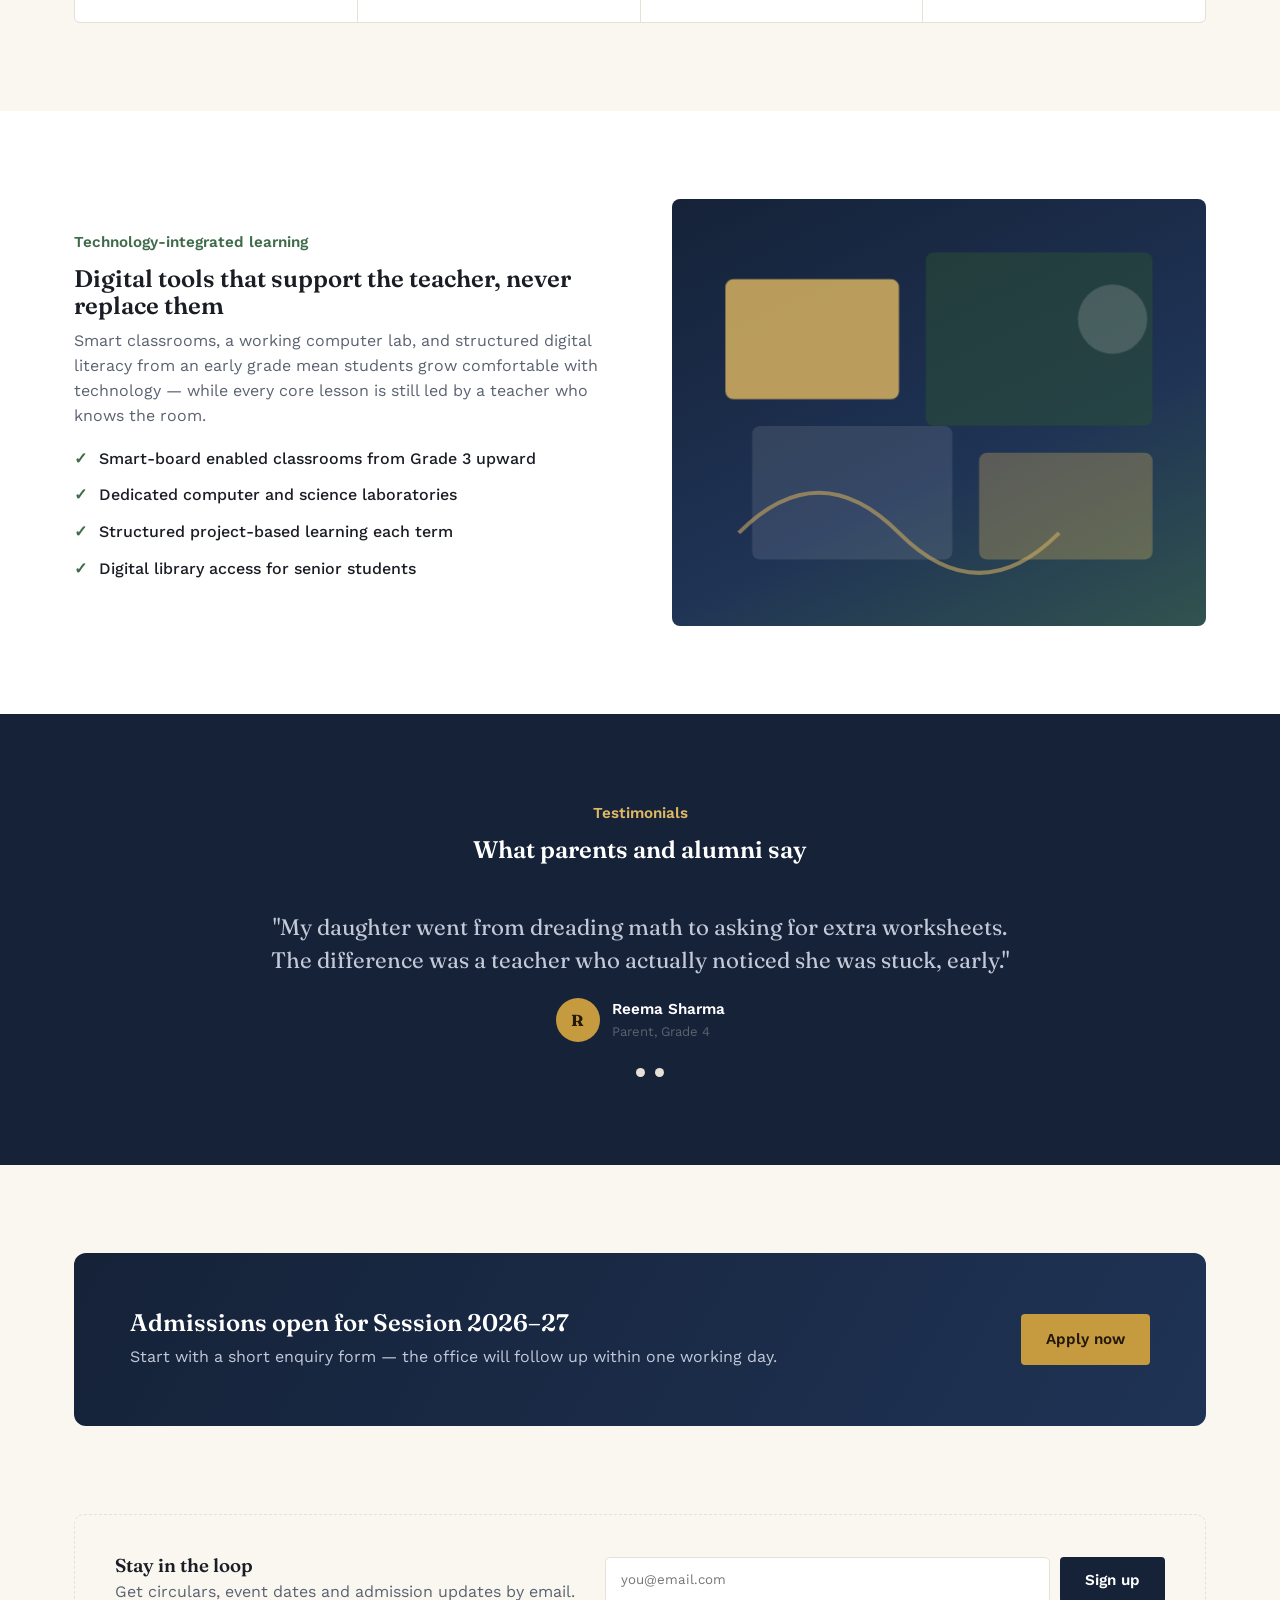
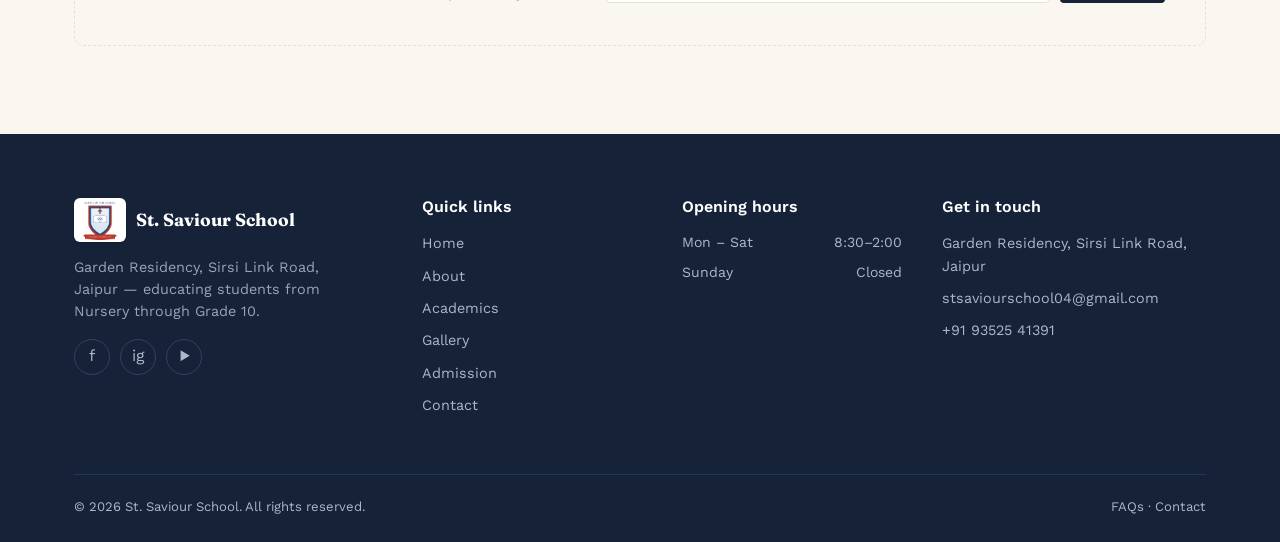
==== commit 1864efa6: "Update school offerings to Class 10 across all pages, forms, and curriculum wings" ====
--- a/index.html
+++ b/index.html
@@ -4,7 +4,7 @@
 <meta charset="UTF-8">
 <meta name="viewport" content="width=device-width, initial-scale=1, shrink-to-fit=no">
 <title>St. Saviour School — Jaipur</title>
-<meta name="description" content="St. Saviour School, Garden Residency, Jaipur — Nursery to Grade 12. Admissions open for Session 2026–27.">
+<meta name="description" content="St. Saviour School, Garden Residency, Jaipur — Nursery to Grade 10. Admissions open for Session 2026–27.">
 <link rel="preconnect" href="https://fonts.googleapis.com">
 <link rel="preconnect" href="https://fonts.gstatic.com" crossorigin>
 <link href="https://fonts.googleapis.com/css2?family=Fraunces:opsz,wght@9..144,400;9..144,500;9..144,600;9..144,700&family=Work+Sans:wght@400;500;600;700&display=swap" rel="stylesheet">
@@ -77,7 +77,7 @@
       <div class="wrap">
         <span class="hero-eyebrow">Admissions open · Session 2026–27</span>
         <h1>An education that builds character, not just marksheets.</h1>
-        <p>From the primary wing through senior secondary, we pair a structured curriculum with real attention to every child — small classes, dedicated mentors, and a campus built for curiosity.</p>
+        <p>From early years through Class 10 board exams, we pair a structured curriculum with real attention to every child — small classes, dedicated mentors, and a campus built for curiosity.</p>
         <div class="hero-actions">
           <a href="admission.html" class="btn btn-gold">Start an application</a>
           <a href="about.html" class="btn btn-outline">Explore the school →</a>
@@ -259,7 +259,7 @@
     <div class="footer-grid">
       <div>
         <div class="foot-brand"><img src="logo.png" alt="St. Saviour School Logo" class="footer-logo"><span>St. Saviour School</span></div>
-        <p style="color:#9aa3ba;font-size:.9rem;max-width:32ch;">Garden Residency, Sirsi Link Road, Jaipur — educating students from Nursery through Grade 12.</p>
+        <p style="color:#9aa3ba;font-size:.9rem;max-width:32ch;">Garden Residency, Sirsi Link Road, Jaipur — educating students from Nursery through Grade 10.</p>
         <div class="social-row">
           <a href="#" aria-label="Facebook">f</a>
           <a href="#" aria-label="Instagram">ig</a>
@@ -314,7 +314,7 @@
         <select id="aGrade" required>
           <option value="">Select a grade</option>
           <option>Nursery</option><option>KG</option>
-          <option>Grade 1–5</option><option>Grade 6–8</option><option>Grade 9–10</option><option>Grade 11–12</option>
+          <option>Grade 1–5</option><option>Grade 6–8</option><option>Grade 9–10</option>
         </select>
         <small class="err">Please select a grade.</small>
       </div>
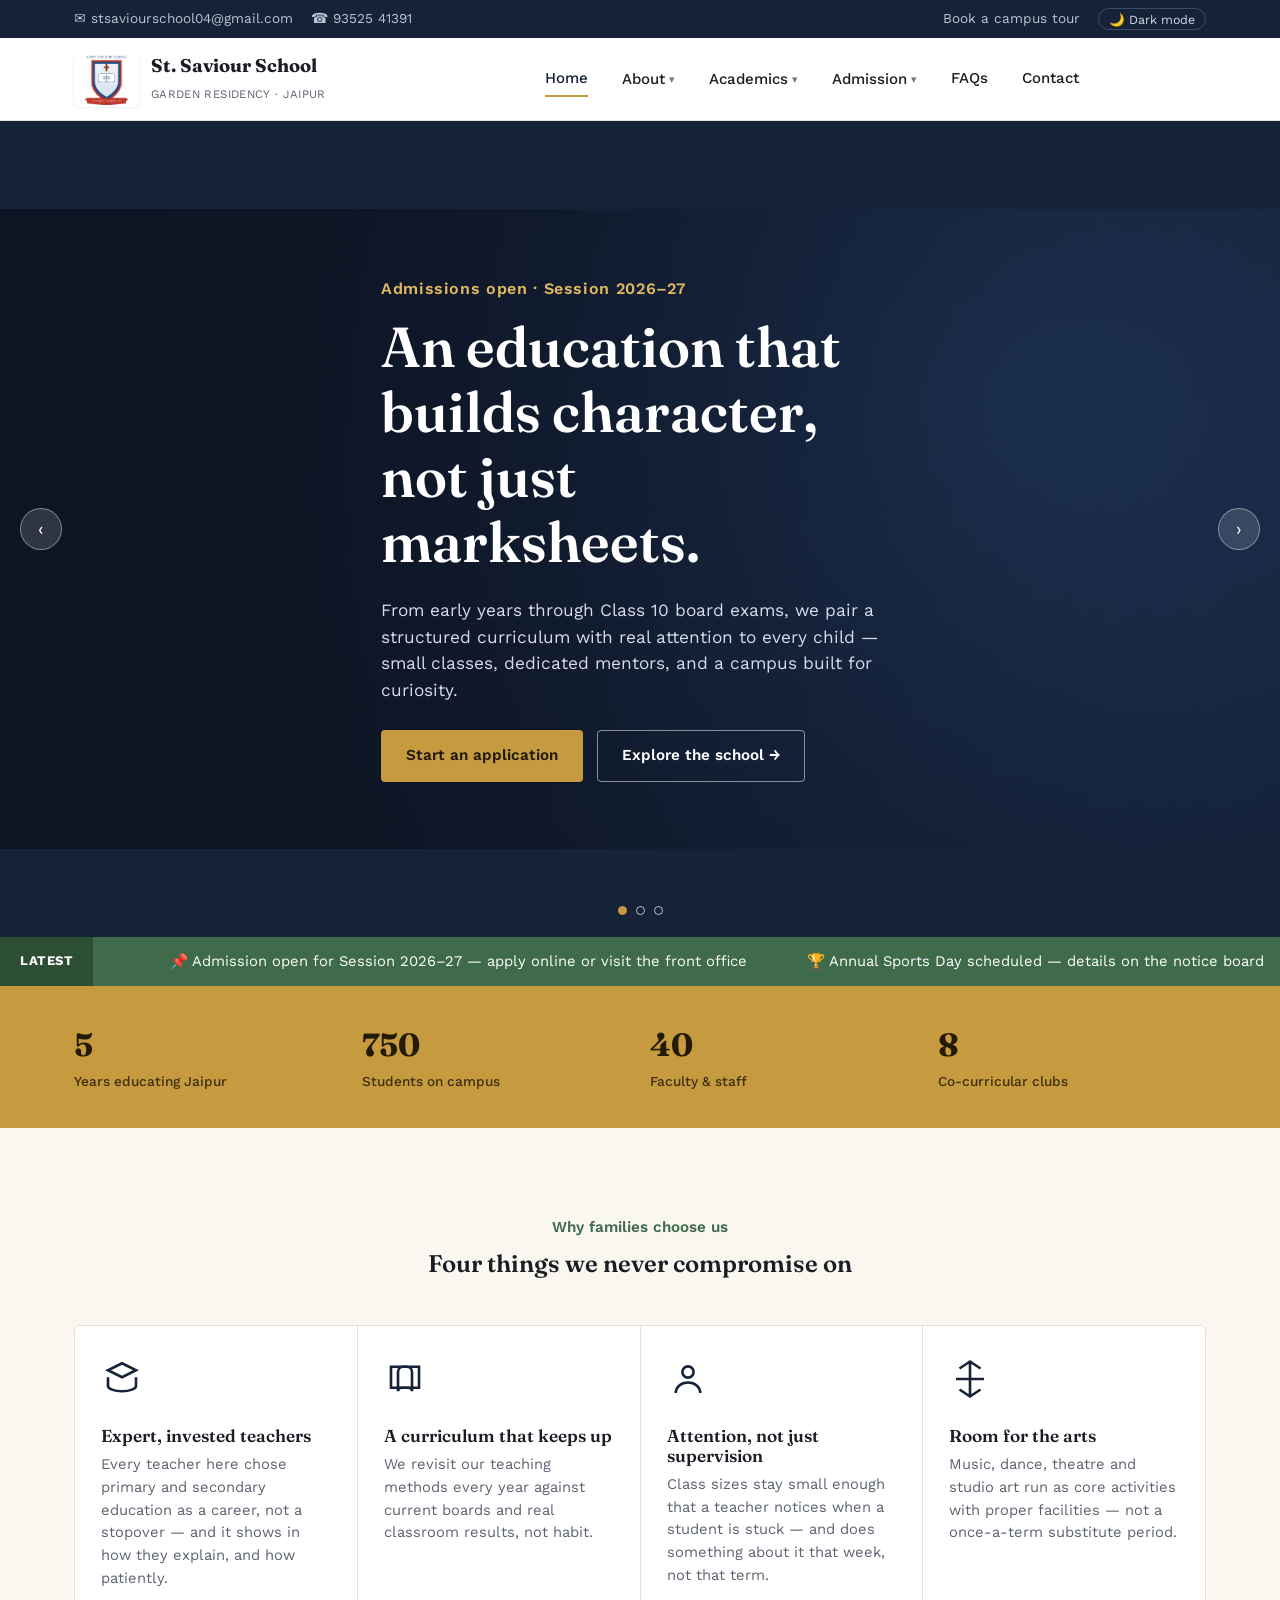
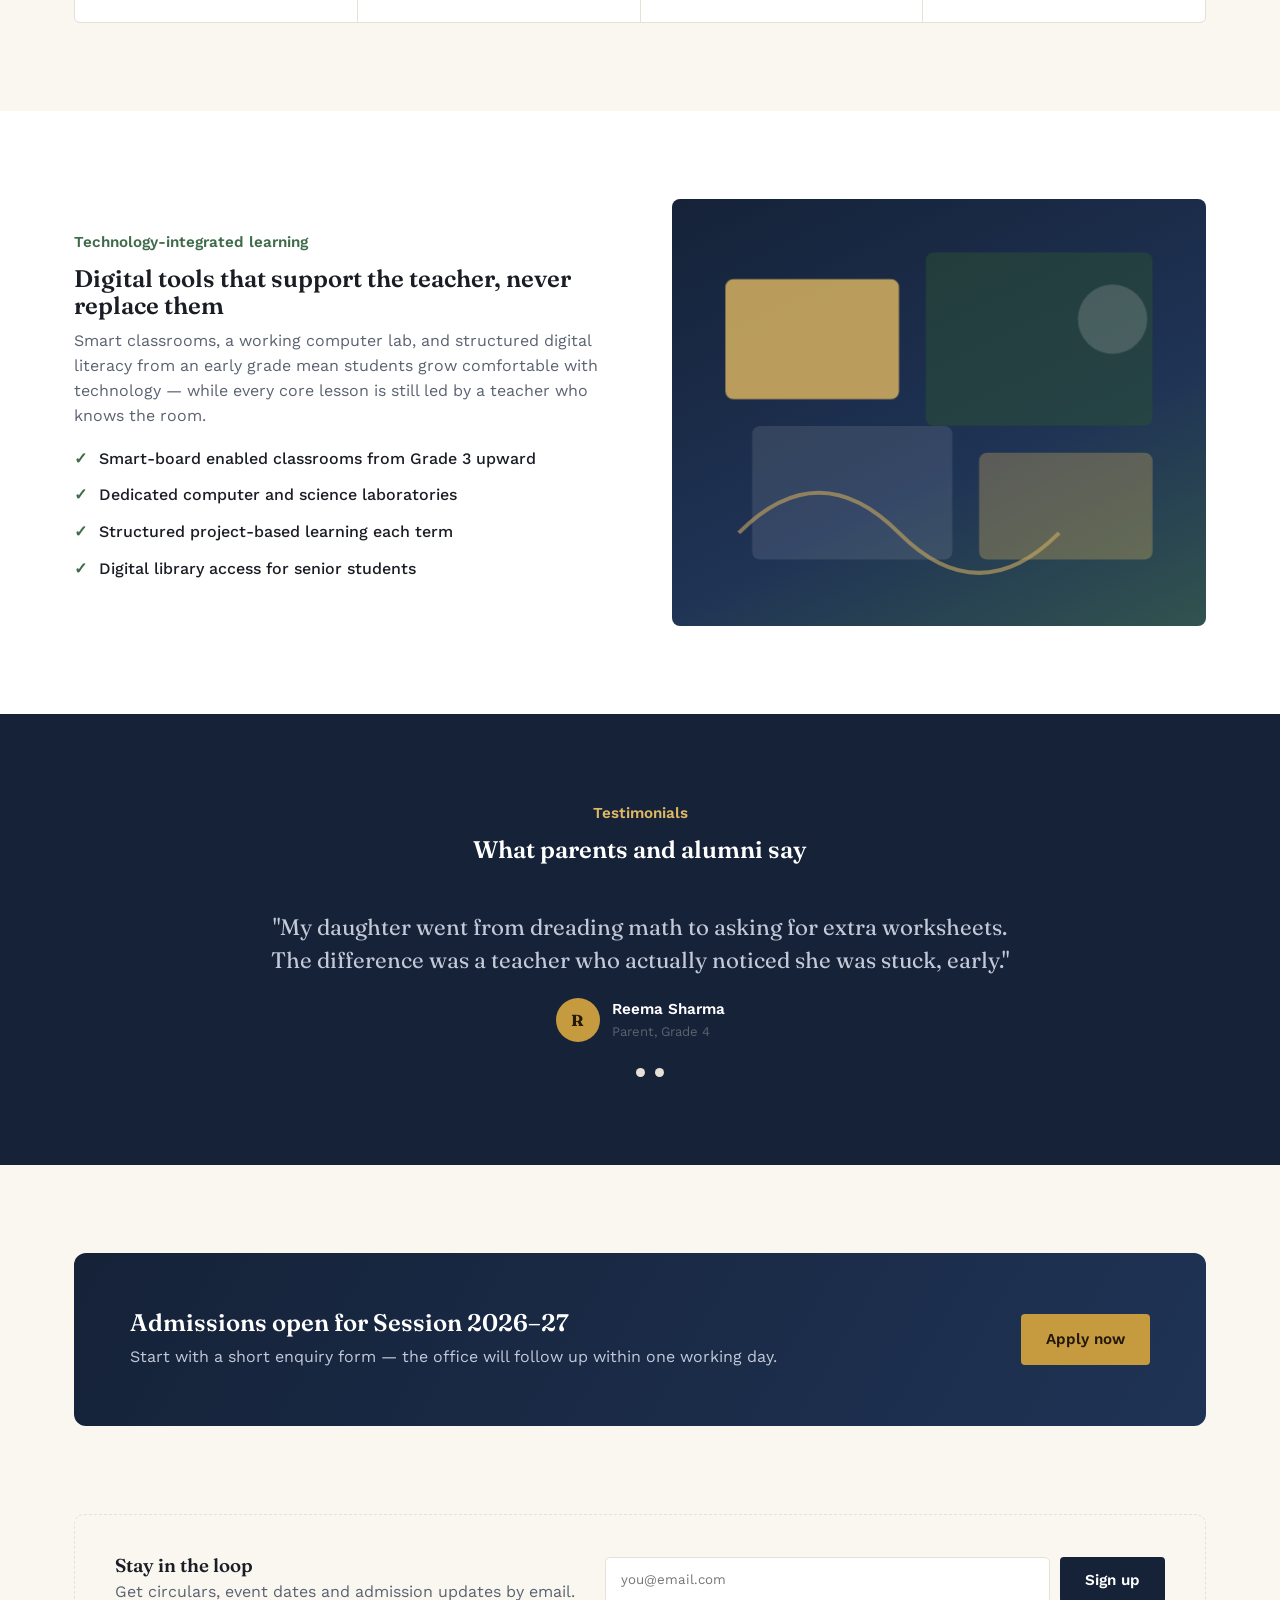
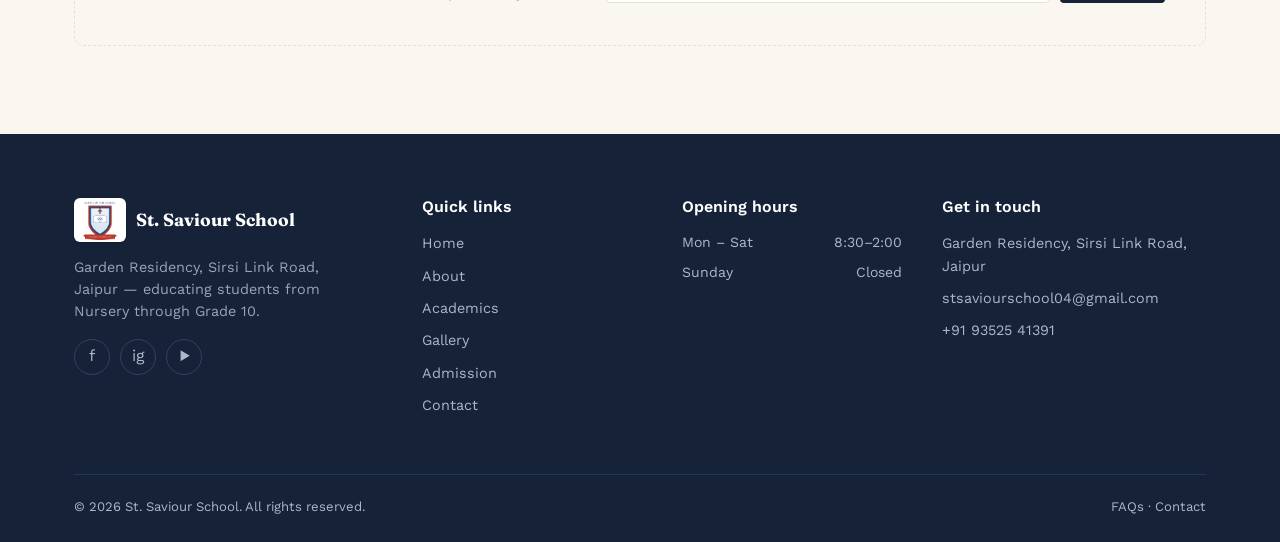
==== commit 23d1942c: "Update founding year to 2018 across homepage stats, meta tags, and milestones timeline" ====
--- a/index.html
+++ b/index.html
@@ -130,7 +130,7 @@
 <!-- STATS -->
 <div class="stats">
   <div class="wrap">
-    <div class="stat"><b data-count="28">0</b><span>Years educating Jaipur</span></div>
+    <div class="stat"><b data-count="8">0</b><span>Years educating Jaipur</span></div>
     <div class="stat"><b data-count="1200">0</b><span>Students on campus</span></div>
     <div class="stat"><b data-count="65">0</b><span>Faculty &amp; staff</span></div>
     <div class="stat"><b data-count="14">0</b><span>Co-curricular clubs</span></div>
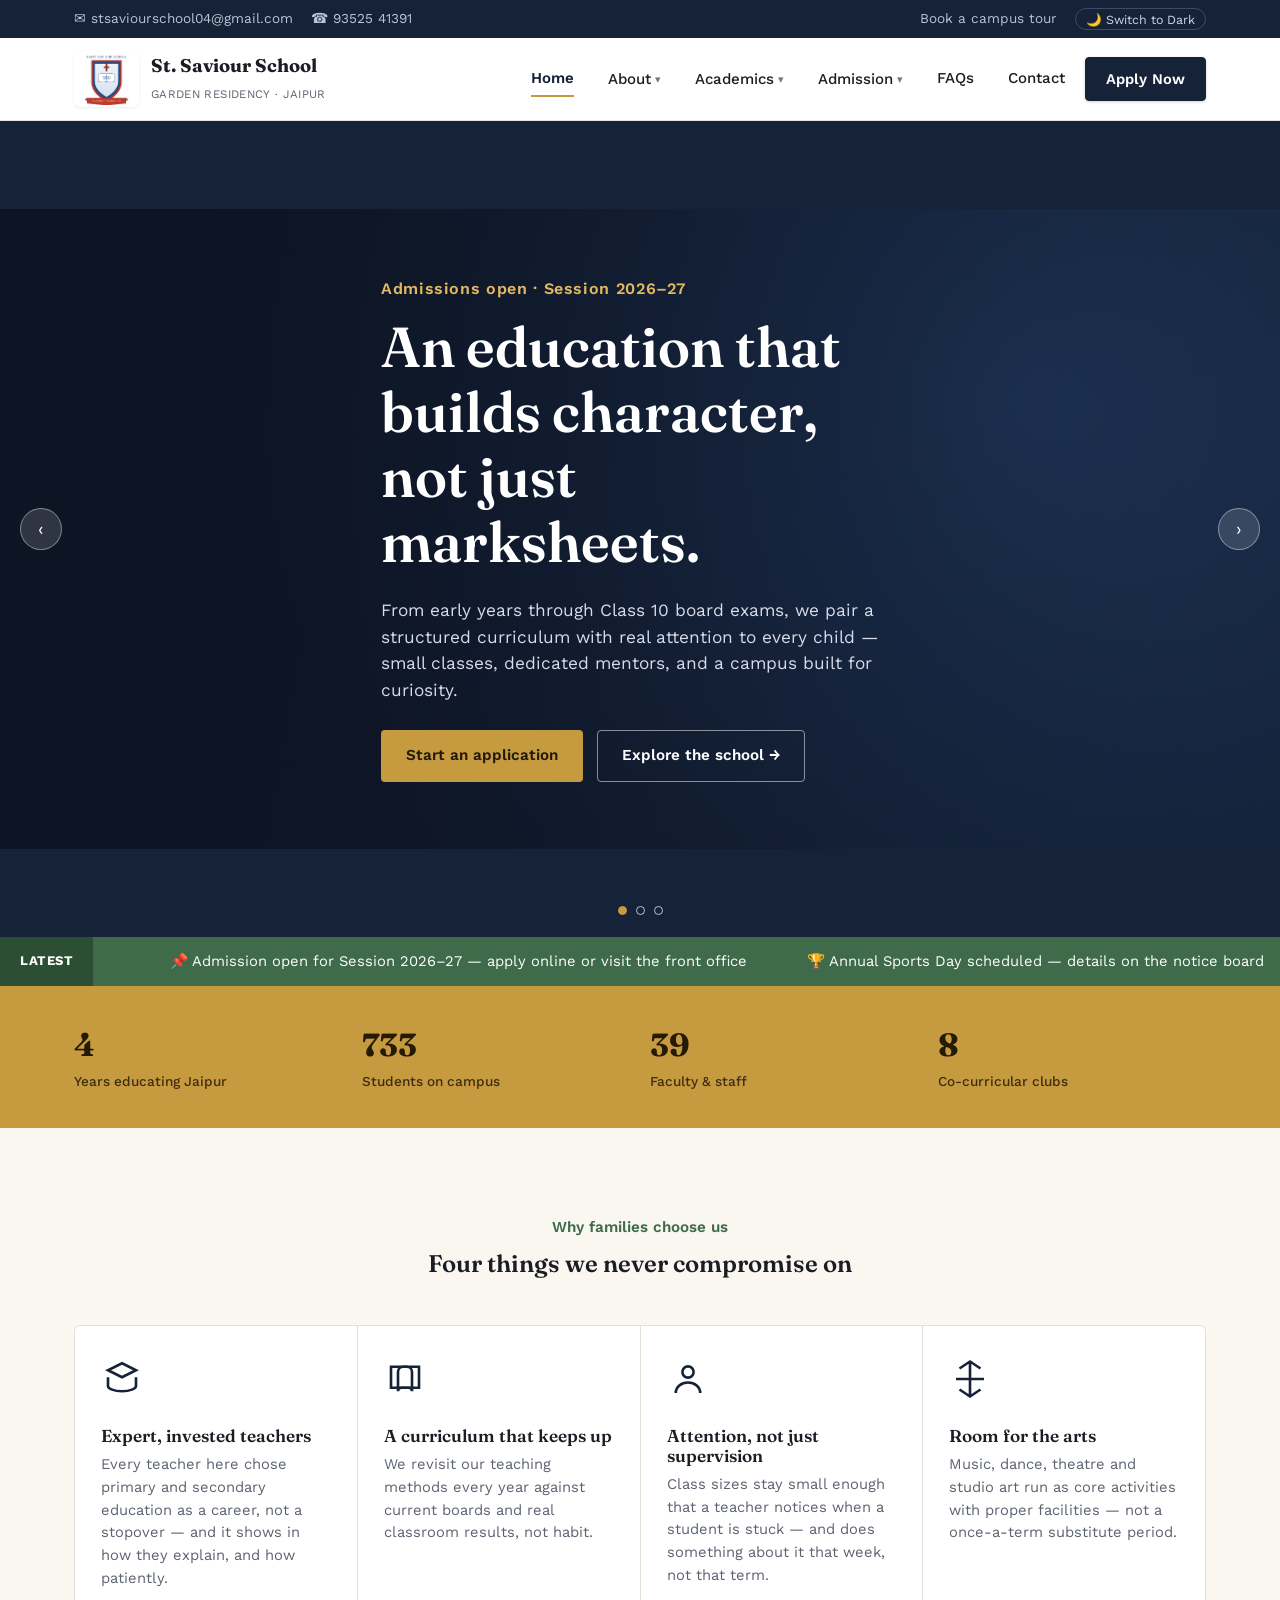
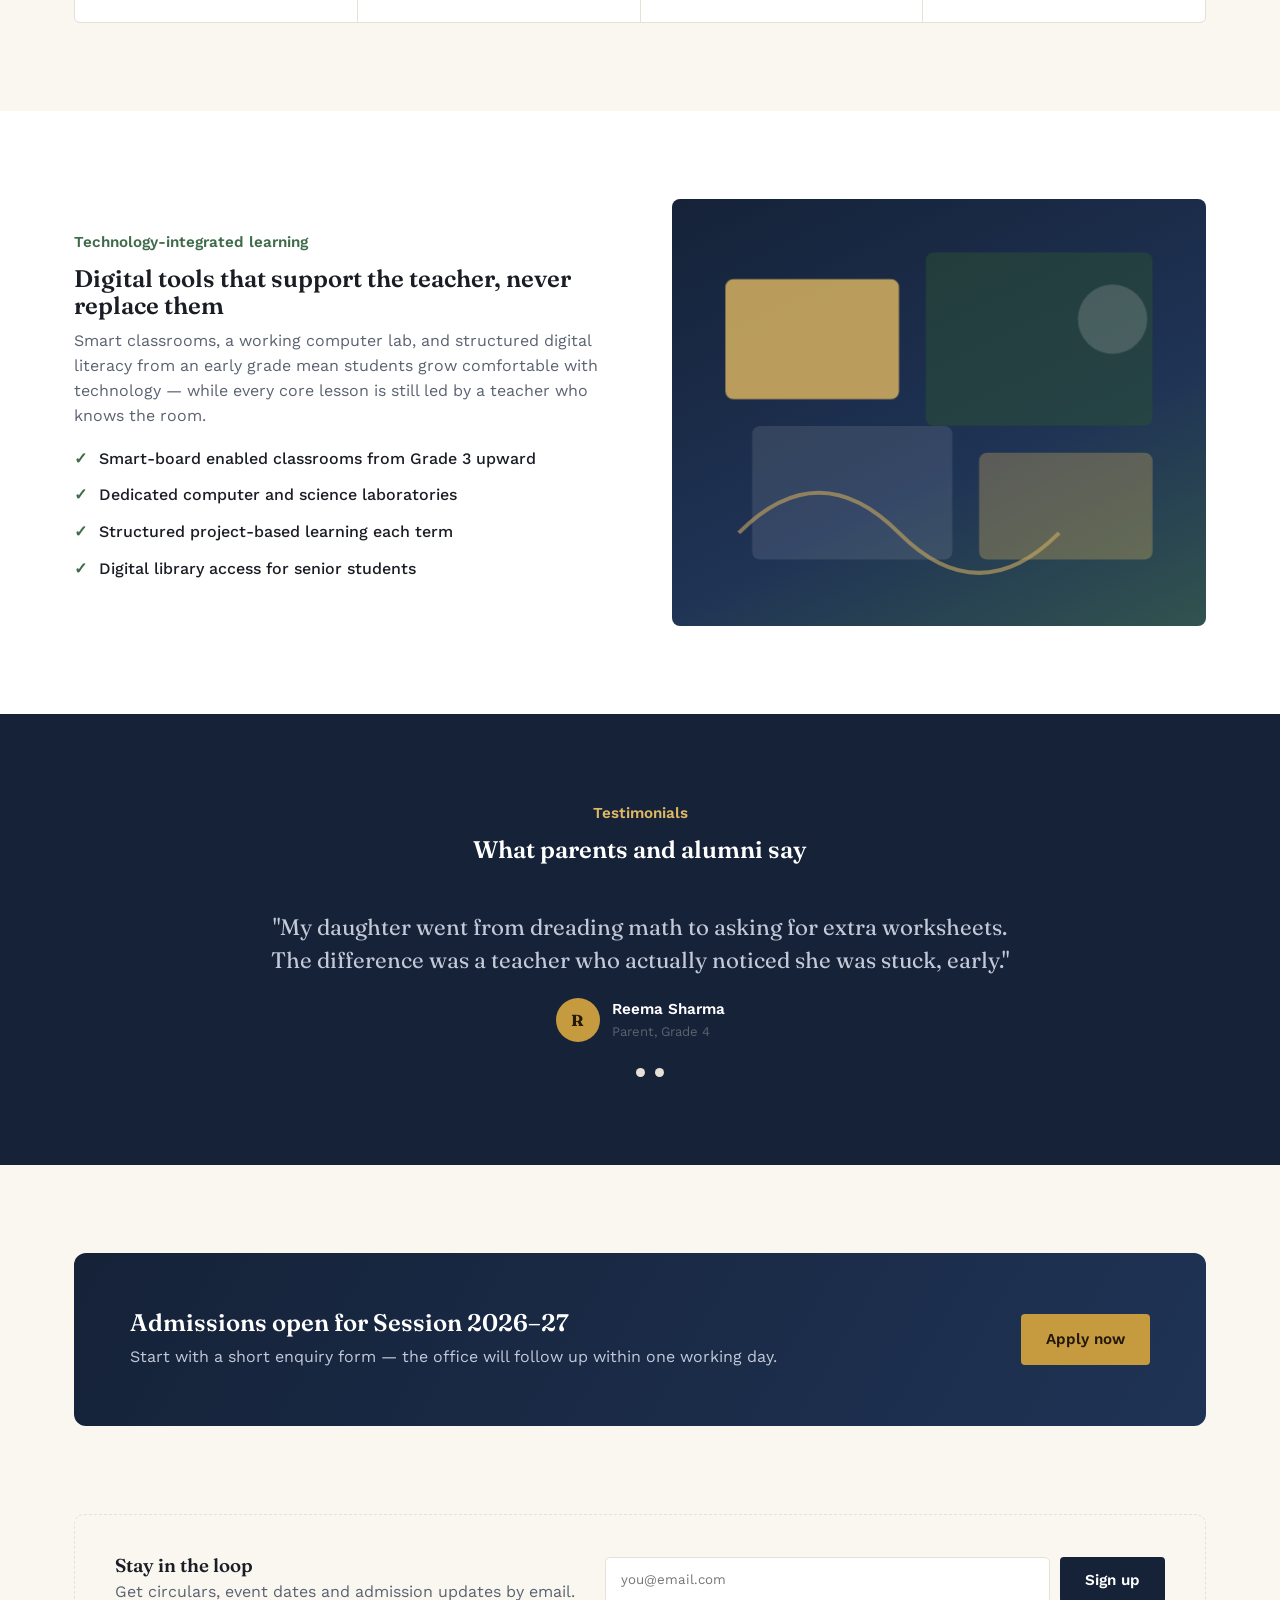
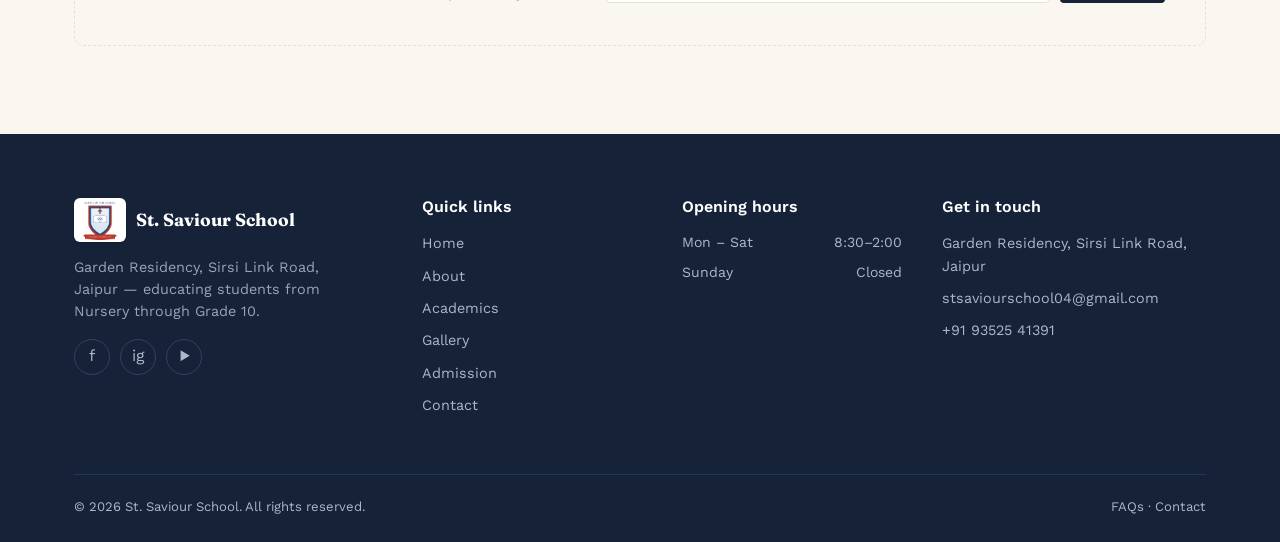
==== commit 44ddf315: "Embed EdTrack ERP admission widget with school code STSS" ====
--- a/index.html
+++ b/index.html
@@ -340,5 +340,9 @@
 </div>
 
 <script src="main.js"></script>
+<script src="https://ed-track-erp.vercel.app/static/js/edtrack-admission-widget.js" 
+        data-school="STSS" 
+        data-button-text="Apply for Admission" 
+        data-color="#152238"></script>
 </body>
 </html>
--- a/styles.css
+++ b/styles.css
@@ -108,21 +108,49 @@
 .brand-text .tag{font-size:.72rem;letter-spacing:.03em;color:var(--ink-soft);}
 
 nav.primary{display:flex;align-items:center;gap:6px;}
-nav.primary>a, .nav-dropdown>.dd-trigger{
-  text-decoration:none;padding:10px 14px;border-radius:4px;font-weight:500;font-size:.94rem;color:var(--ink);
+nav.primary>a:not(.nav-cta), .nav-dropdown>.dd-trigger{
+  text-decoration:none;padding:10px 14px;border-radius:4px;font-weight:500;font-size:.94rem;
+  color:#1a1d24;
   position:relative;display:inline-flex;align-items:center;gap:4px;background:none;border:none;cursor:pointer;
   font-family:var(--font-body);
-}
-nav.primary>a.active, nav.primary>a:hover,
-.nav-dropdown>.dd-trigger.active, .nav-dropdown>.dd-trigger:hover{color:var(--navy);}
-nav.primary>a.active::after, .nav-dropdown>.dd-trigger.active::after{
+  transition:color .15s ease, background-color .15s ease;
+}
+nav.primary>a:not(.nav-cta):hover, .nav-dropdown>.dd-trigger:hover{
+  color:#152238;
+  background:rgba(21,34,56,.06);
+}
+nav.primary>a.active:not(.nav-cta), .nav-dropdown>.dd-trigger.active{
+  color:#152238;
+  font-weight:600;
+}
+nav.primary>a.active:not(.nav-cta)::after, .nav-dropdown>.dd-trigger.active::after{
   content:"";position:absolute;left:14px;right:14px;bottom:4px;height:2px;background:var(--gold);
 }
-.nav-cta{
-  background:var(--navy);color:#fff!important;padding:11px 20px;border-radius:4px;text-decoration:none;
-  font-weight:600;font-size:.9rem;white-space:nowrap;border:1px solid var(--navy);transition:background .15s;
-}
-.nav-cta:hover{background:var(--navy-2);}
+nav.primary>a.nav-cta, .nav-cta{
+  background:var(--navy)!important;
+  color:#ffffff!important;
+  padding:10px 20px;
+  border-radius:4px;
+  text-decoration:none;
+  font-weight:600;
+  font-size:.92rem;
+  white-space:nowrap;
+  border:1px solid var(--navy)!important;
+  display:inline-flex;
+  align-items:center;
+  justify-content:center;
+  cursor:pointer;
+  box-shadow:0 1px 3px rgba(21,34,56,.2);
+  transition:background .15s ease, border-color .15s ease;
+}
+nav.primary>a.nav-cta:hover, .nav-cta:hover{
+  background:var(--navy-2)!important;
+  border-color:var(--navy-2)!important;
+  color:#ffffff!important;
+}
+nav.primary>a.nav-cta::after, .nav-cta::after{
+  display:none!important;
+}
 
 /* Dropdown nav */
 .nav-dropdown{position:relative;}
@@ -138,10 +166,100 @@
 .nav-dropdown:hover>.dropdown-menu{opacity:1;visibility:visible;transform:translateY(0);}
 .dropdown-menu a{
   display:block;padding:10px 18px;text-decoration:none;font-size:.9rem;
-  color:var(--ink);font-weight:500;transition:background .1s;
-}
-.dropdown-menu a:hover{background:var(--ivory);color:var(--navy);}
+  color:#1a1d24;font-weight:500;transition:background .1s;
+}
+.dropdown-menu a:hover{background:var(--ivory);color:#152238;}
 .dropdown-menu a.active{color:var(--gold);font-weight:600;}
+
+/* Dark mode explicit button styles — white/light text and gold accents */
+:root[data-theme="dark"] nav.primary>a:not(.nav-cta),
+:root[data-theme="dark"] .nav-dropdown>.dd-trigger{
+  color:#eee9dd;
+}
+:root[data-theme="dark"] nav.primary>a:not(.nav-cta):hover,
+:root[data-theme="dark"] .nav-dropdown>.dd-trigger:hover{
+  color:#ffffff;
+  background:rgba(255,255,255,.08);
+}
+:root[data-theme="dark"] nav.primary>a.active:not(.nav-cta),
+:root[data-theme="dark"] .nav-dropdown>.dd-trigger.active{
+  color:var(--gold-2);
+}
+:root[data-theme="dark"] nav.primary>a.nav-cta,
+:root[data-theme="dark"] .nav-cta{
+  background:var(--gold)!important;
+  color:#152238!important;
+  border-color:var(--gold)!important;
+  box-shadow:0 1px 4px rgba(0,0,0,.4);
+}
+:root[data-theme="dark"] nav.primary>a.nav-cta:hover,
+:root[data-theme="dark"] .nav-cta:hover{
+  background:var(--gold-2)!important;
+  border-color:var(--gold-2)!important;
+  color:#152238!important;
+}
+:root[data-theme="dark"] .dropdown-menu{
+  background:#1a202c;
+  border-color:#2d3748;
+}
+:root[data-theme="dark"] .dropdown-menu a{
+  color:#eee9dd;
+}
+:root[data-theme="dark"] .dropdown-menu a:hover{
+  background:#263040;
+  color:var(--gold-2);
+}
+:root[data-theme="dark"] .dropdown-menu a.active{
+  color:var(--gold-2);
+}
+:root[data-theme="dark"] .hamburger span{
+  background:#ffffff;
+}
+
+@media (prefers-color-scheme: dark){
+  :root:not([data-theme="light"]) nav.primary>a:not(.nav-cta),
+  :root:not([data-theme="light"]) .nav-dropdown>.dd-trigger{
+    color:#eee9dd;
+  }
+  :root:not([data-theme="light"]) nav.primary>a:not(.nav-cta):hover,
+  :root:not([data-theme="light"]) .nav-dropdown>.dd-trigger:hover{
+    color:#ffffff;
+    background:rgba(255,255,255,.08);
+  }
+  :root:not([data-theme="light"]) nav.primary>a.active:not(.nav-cta),
+  :root:not([data-theme="light"]) .nav-dropdown>.dd-trigger.active{
+    color:var(--gold-2);
+  }
+  :root:not([data-theme="light"]) nav.primary>a.nav-cta,
+  :root:not([data-theme="light"]) .nav-cta{
+    background:var(--gold)!important;
+    color:#152238!important;
+    border-color:var(--gold)!important;
+  }
+  :root:not([data-theme="light"]) nav.primary>a.nav-cta:hover,
+  :root:not([data-theme="light"]) .nav-cta:hover{
+    background:var(--gold-2)!important;
+    border-color:var(--gold-2)!important;
+    color:#152238!important;
+  }
+  :root:not([data-theme="light"]) .dropdown-menu{
+    background:#1a202c;
+    border-color:#2d3748;
+  }
+  :root:not([data-theme="light"]) .dropdown-menu a{
+    color:#eee9dd;
+  }
+  :root:not([data-theme="light"]) .dropdown-menu a:hover{
+    background:#263040;
+    color:var(--gold-2);
+  }
+  :root:not([data-theme="light"]) .dropdown-menu a.active{
+    color:var(--gold-2);
+  }
+  :root:not([data-theme="light"]) .hamburger span{
+    background:#ffffff;
+  }
+}
 
 /* Hamburger */
 .hamburger{display:none;background:none;border:none;padding:8px;}
@@ -152,8 +270,8 @@
     padding:12px 24px 24px;transform:translateX(100%);transition:transform .25s ease;overflow-y:auto;z-index:55;
   }
   nav.primary.open{transform:translateX(0);}
-  nav.primary>a, .nav-dropdown>.dd-trigger{padding:14px 4px;border-bottom:1px solid var(--line);border-radius:0;width:100%;text-align:left;}
-  .nav-cta{margin-top:14px;text-align:center;}
+  nav.primary>a:not(.nav-cta), .nav-dropdown>.dd-trigger{padding:14px 4px;border-bottom:1px solid var(--line);border-radius:0;width:100%;text-align:left;}
+  nav.primary>a.nav-cta, .nav-cta{margin-top:14px;text-align:center;width:100%;border-radius:4px;}
   .hamburger{display:block;}
   .dropdown-menu{
     position:static;opacity:1;visibility:visible;transform:none;
@@ -383,8 +501,8 @@
 
 /* ---------- Back to top ---------- */
 .back-top{
-  position:fixed;bottom:26px;right:26px;width:46px;height:46px;border-radius:50%;background:var(--navy);color:#fff;
-  border:none;font-size:1.2rem;box-shadow:var(--shadow);opacity:0;pointer-events:none;transition:opacity .2s;z-index:60;
+  position:fixed;bottom:84px;right:24px;width:44px;height:44px;border-radius:50%;background:var(--navy);color:#fff;
+  border:none;font-size:1.1rem;box-shadow:var(--shadow);opacity:0;pointer-events:none;transition:opacity .2s;z-index:60;
 }
 .back-top.show{opacity:1;pointer-events:auto;}
 
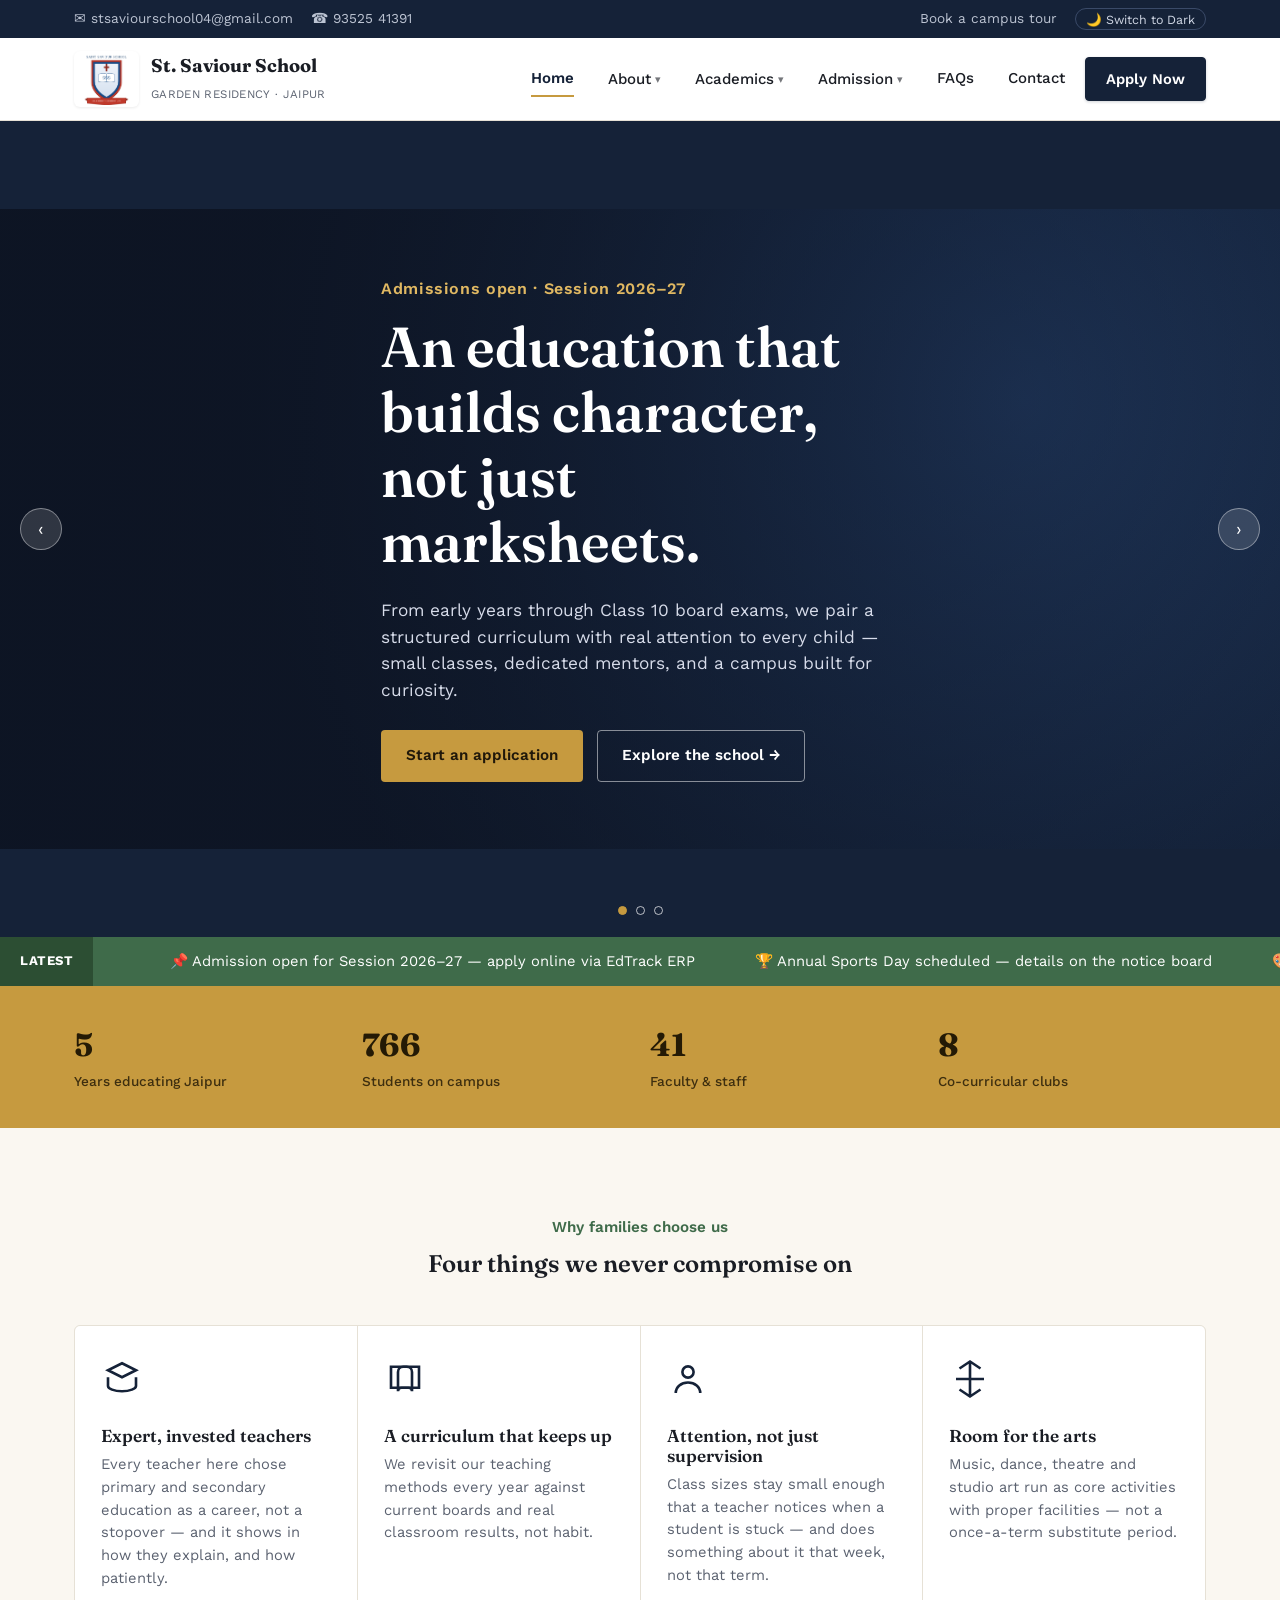
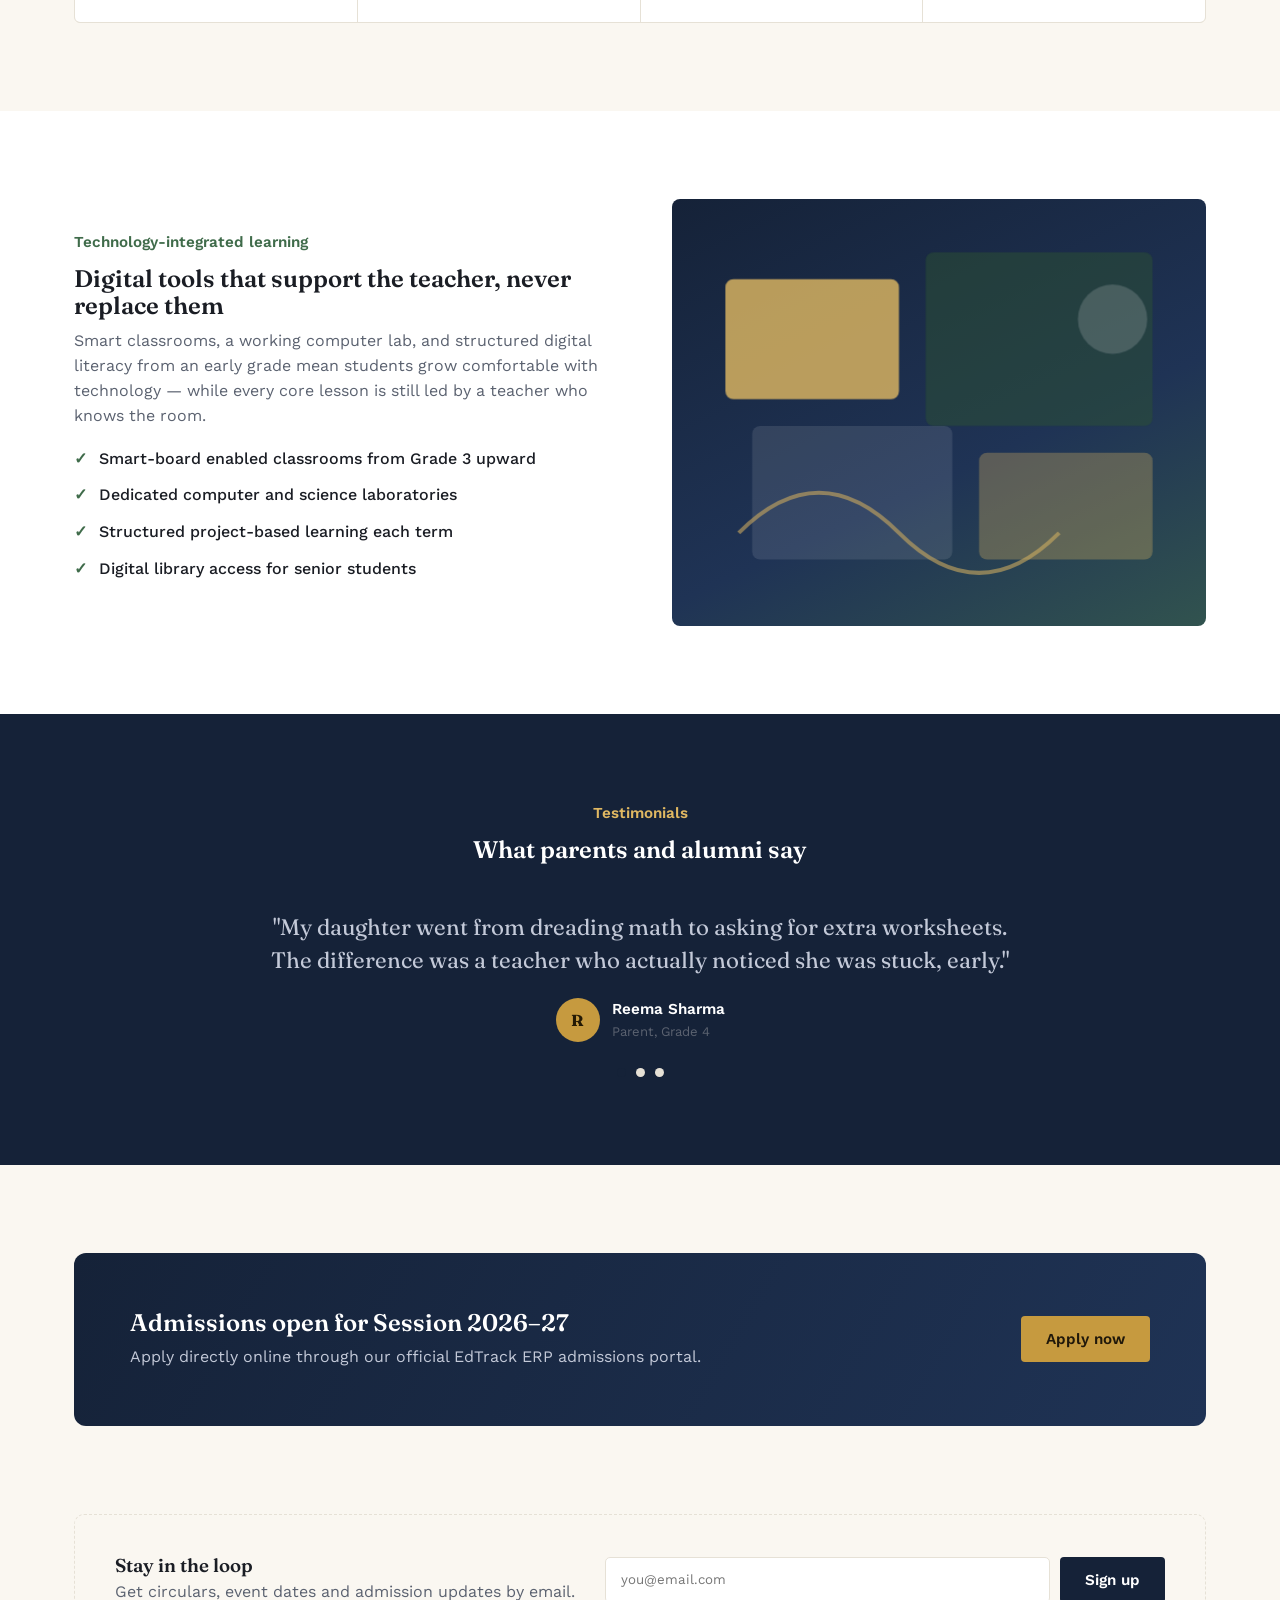
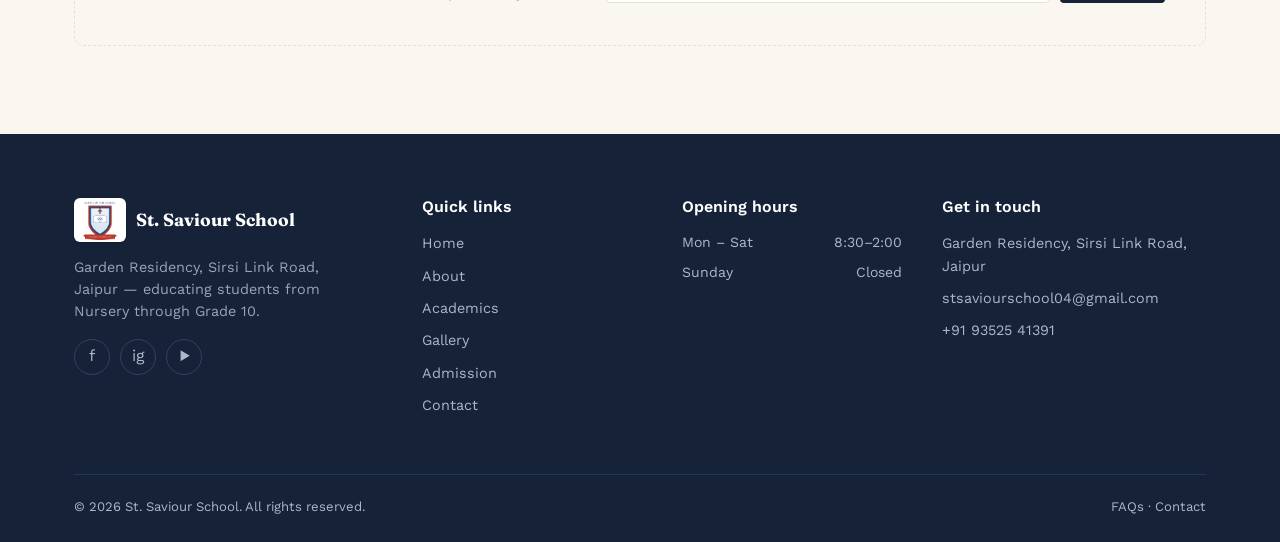
==== commit f3c2c0ee: "Remove legacy mock application forms and route all admission triggers through EdTrack ERP" ====
--- a/index.html
+++ b/index.html
@@ -62,7 +62,7 @@
       </div>
       <a href="faq.html">FAQs</a>
       <a href="contact.html">Contact</a>
-      <a href="admission.html" class="nav-cta">Apply Now</a>
+      <a href="admission.html" class="nav-cta" data-edtrack-open>Apply Now</a>
     </nav>
     <button class="hamburger" id="hamburger" aria-label="Toggle menu" aria-expanded="false">
       <span></span><span></span><span></span>
@@ -116,11 +116,11 @@
 <div class="ticker-bar">
   <span class="tag">LATEST</span>
   <div class="ticker-track" id="tickerTrack">
-    <span>📌 Admission open for Session 2026–27 — apply online or visit the front office</span>
+    <span>📌 Admission open for Session 2026–27 — apply online via EdTrack ERP</span>
     <span>🏆 Annual Sports Day scheduled — details on the notice board</span>
     <span>🎨 Inter-house Art &amp; Craft Workshop this month</span>
     <span>🩺 Free student health check-up camp — permission slips due Friday</span>
-    <span>📌 Admission open for Session 2026–27 — apply online or visit the front office</span>
+    <span>📌 Admission open for Session 2026–27 — apply online via EdTrack ERP</span>
     <span>🏆 Annual Sports Day scheduled — details on the notice board</span>
     <span>🎨 Inter-house Art &amp; Craft Workshop this month</span>
     <span>🩺 Free student health check-up camp — permission slips due Friday</span>
@@ -230,9 +230,9 @@
     <div class="cta-band">
       <div>
         <h2>Admissions open for Session 2026–27</h2>
-        <p>Start with a short enquiry form — the office will follow up within one working day.</p>
-      </div>
-      <a href="admission.html" class="btn btn-gold">Apply now</a>
+        <p>Apply directly online through our official EdTrack ERP admissions portal.</p>
+      </div>
+      <button type="button" class="btn btn-gold" data-edtrack-open>Apply now</button>
     </div>
   </div>
 </section>
@@ -300,28 +300,7 @@
 
 <button class="back-top" id="backTop" aria-label="Back to top">↑</button>
 
-<!-- Admission modal -->
-<div class="modal-overlay" id="modal-admission">
-  <div class="modal">
-    <button class="modal-close" data-close-modal>×</button>
-    <h3>Admission enquiry</h3>
-    <p style="margin-bottom:20px;">Tell us a little about your child — we'll follow up within one working day.</p>
-    <p class="form-msg" id="admissionMsg"></p>
-    <form id="admissionForm" novalidate>
-      <div class="field" data-field="pName"><label for="aName">Parent / guardian name</label><input type="text" id="aName" required><small class="err">Please enter your name.</small></div>
-      <div class="field" data-field="pPhone"><label for="aPhone">Phone number</label><input type="tel" id="aPhone" required><small class="err">Please enter a 10-digit phone number.</small></div>
-      <div class="field" data-field="grade"><label for="aGrade">Grade applying for</label>
-        <select id="aGrade" required>
-          <option value="">Select a grade</option>
-          <option>Nursery</option><option>KG</option>
-          <option>Grade 1–5</option><option>Grade 6–8</option><option>Grade 9–10</option>
-        </select>
-        <small class="err">Please select a grade.</small>
-      </div>
-      <button class="btn btn-navy" type="submit" style="width:100%;justify-content:center;">Submit enquiry</button>
-    </form>
-  </div>
-</div>
+
 
 <!-- Tour modal -->
 <div class="modal-overlay" id="modal-tour">
